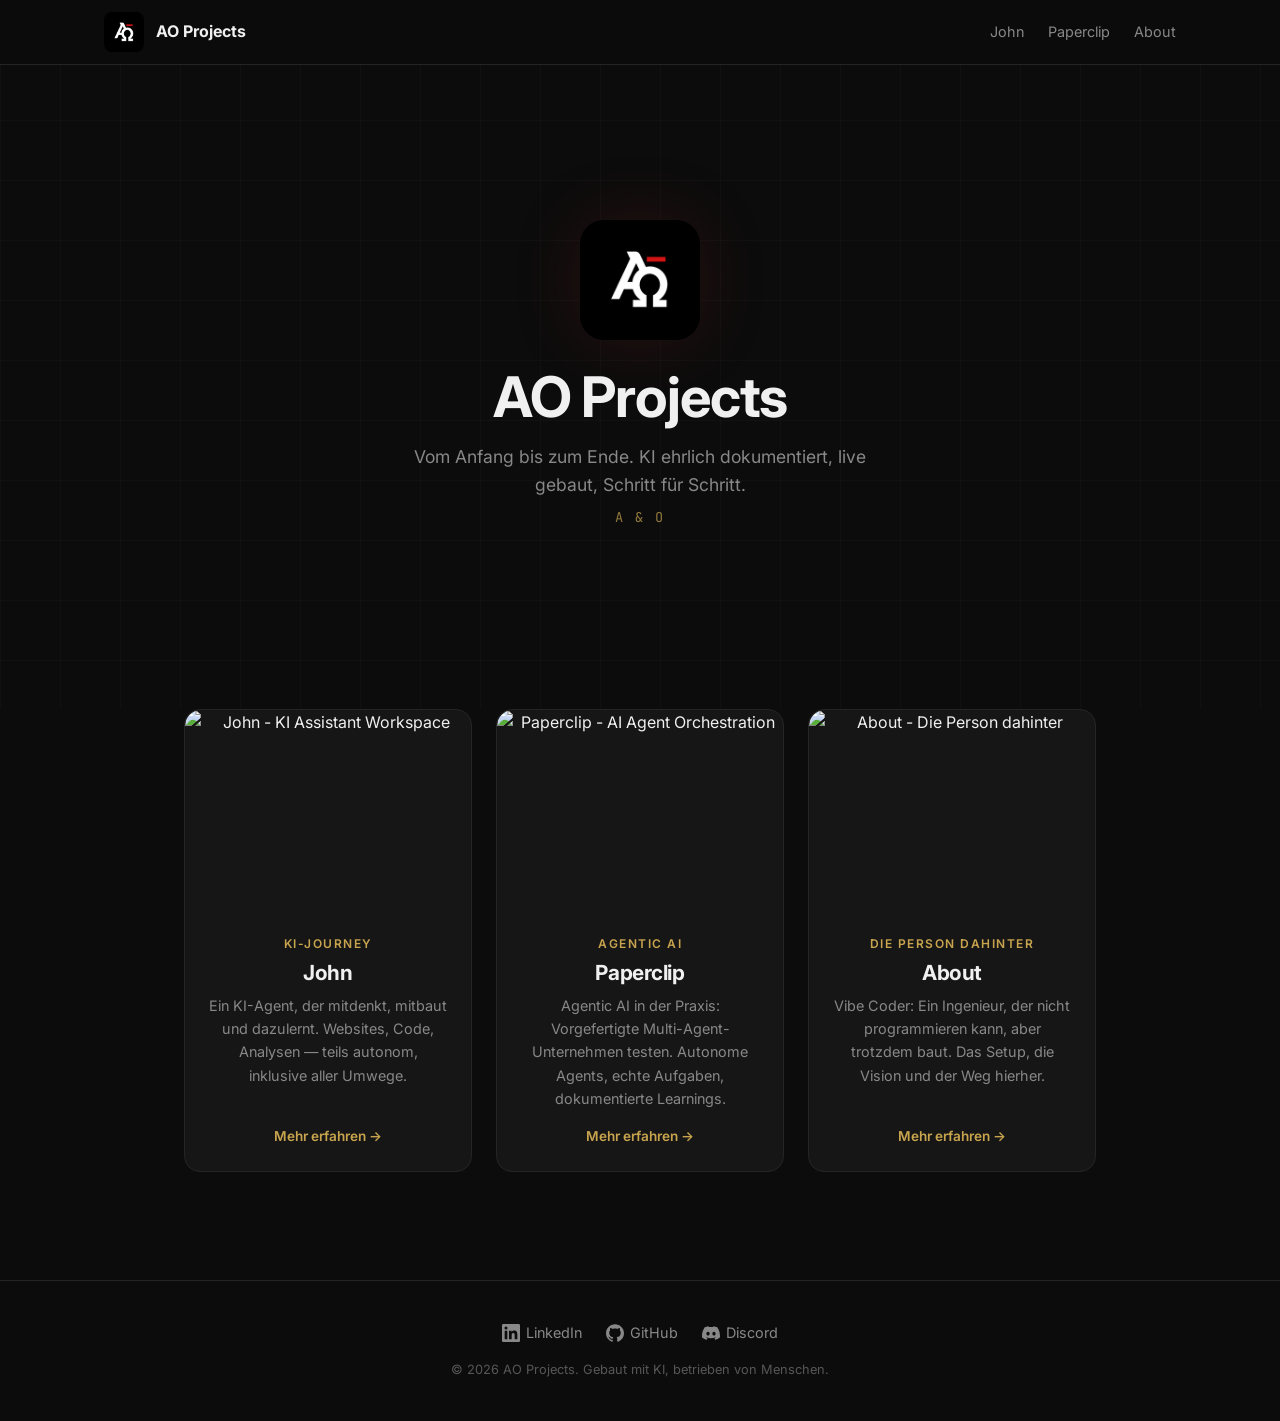
==== index.html @ b16b69bf "fix: nav-logo führt auf existierende index.html, glänzen-Tippfehler - nav-logo und Mobile-Menü-Home " ====
<!DOCTYPE html>
<html lang="de" class="theme-hub">
<head>
<meta charset="UTF-8">
<meta name="viewport" content="width=device-width, initial-scale=1.0">
<title>AO Projects</title>
<meta name="description" content="AO Projects — Vom Anfang bis zum Ende. Projekte, Learnings und Dokumentation rund um KI im Alltag.">
<meta property="og:title" content="AO Projects">
<meta property="og:description" content="Vom Anfang bis zum Ende — KI ehrlich dokumentiert">
<meta property="og:image" content="assets/og-image-logo.png">
<link rel="icon" type="image/png" sizes="32x32" href="assets/favicon-32.png">
<link rel="apple-touch-icon" href="assets/apple-touch-icon.png">
<link rel="preconnect" href="https://fonts.googleapis.com">
<link rel="preconnect" href="https://fonts.gstatic.com" crossorigin>
<link href="https://fonts.googleapis.com/css2?family=Inter:wght@400;500;600;700;800&family=JetBrains+Mono:wght@400;500&display=swap" rel="stylesheet">
<link rel="stylesheet" href="style.css">
</head>
<body>

<!-- Nav -->
<nav class="nav">
  <div class="nav-inner">
    <a href="index.html" class="nav-logo">
      <img src="assets/logo-256.png" alt="AO Projects Logo">
      <span>AO Projects</span>
    </a>
    <div class="nav-links">
      <a href="john.html">John</a>
      <a href="paperclip.html">Paperclip</a>
      <a href="about.html">About</a>
    </div>
    <button class="hamburger" onclick="document.querySelector('.mobile-menu').classList.toggle('open')" aria-label="Menu">
      <span></span><span></span><span></span>
    </button>
  </div>
</nav>

<div class="mobile-menu">
  <a href="john.html" onclick="this.parentElement.classList.remove('open')">John</a>
  <a href="paperclip.html" onclick="this.parentElement.classList.remove('open')">Paperclip</a>
  <a href="about.html" onclick="this.parentElement.classList.remove('open')">About</a>
</div>

<!-- Hero -->
<section class="hero">
  <div class="hero-bg"></div>
  <div class="hero-content">
    <img src="assets/logo-256.png" alt="AO Projects Logo" class="hero-logo">
    <h1>AO Projects</h1>
    <p class="tagline">Vom Anfang bis zum Ende. KI ehrlich dokumentiert, live gebaut, Schritt für Schritt.</p>
    <p class="tagline-sub">A &amp; O</p>
  </div>
</section>

<!-- Projects -->
<section style="padding-top: 0;">
  <div class="container">
    <div class="projects-grid">

      <!-- Card: John -->
      <a href="john.html" class="project-card project-card--john fade-in">
        <img src="assets/img-john-card.png" alt="John - KI Assistant Workspace" style="width:100%; height:200px; object-fit:cover; border-radius:16px 16px 0 0; display:block;">
        <div class="project-card-body">
          <span class="project-card-label">KI-Journey</span>
          <h3>John</h3>
          <p>Ein KI-Agent, der mitdenkt, mitbaut und dazulernt. Websites, Code, Analysen — teils autonom, inklusive aller Umwege.</p>
          <span class="project-card-arrow">Mehr erfahren &rarr;</span>
        </div>
      </a>

      <!-- Card: Paperclip -->
      <a href="paperclip.html" class="project-card project-card--paperclip fade-in">
        <img src="assets/img-paperclip-card.png" alt="Paperclip - AI Agent Orchestration" style="width:100%; height:200px; object-fit:cover; border-radius:16px 16px 0 0; display:block;">
        <div class="project-card-body">
          <span class="project-card-label">Agentic AI</span>
          <h3>Paperclip</h3>
          <p>Agentic AI in der Praxis: Vorgefertigte Multi-Agent-Unternehmen testen. Autonome Agents, echte Aufgaben, dokumentierte Learnings.</p>
          <span class="project-card-arrow">Mehr erfahren &rarr;</span>
        </div>
      </a>

      <!-- Card: About -->
      <a href="about.html" class="project-card project-card--about fade-in">
        <img src="assets/img-about-card.png" alt="About - Die Person dahinter" style="width:100%; height:200px; object-fit:cover; border-radius:16px 16px 0 0; display:block;">
        <div class="project-card-body">
          <span class="project-card-label">Die Person dahinter</span>
          <h3>About</h3>
          <p>Vibe Coder: Ein Ingenieur, der nicht programmieren kann, aber trotzdem baut. Das Setup, die Vision und der Weg hierher.</p>
          <span class="project-card-arrow">Mehr erfahren &rarr;</span>
        </div>
      </a>

    </div>
  </div>
</section>

<!-- Footer -->
<footer class="footer">
  <div class="container">
    <div class="footer-links">
      <a href="https://de.linkedin.com/in/sebastian-linzmair-712623205" target="_blank" rel="noopener">
        <svg width="18" height="18" fill="currentColor" viewBox="0 0 24 24"><path d="M20.447 20.452h-3.554v-5.569c0-1.328-.027-3.037-1.852-3.037-1.853 0-2.136 1.445-2.136 2.939v5.667H9.351V9h3.414v1.561h.046c.477-.9 1.637-1.85 3.37-1.85 3.601 0 4.267 2.37 4.267 5.455v6.286zM5.337 7.433a2.062 2.062 0 01-2.063-2.065 2.064 2.064 0 112.063 2.065zm1.782 13.019H3.555V9h3.564v11.452zM22.225 0H1.771C.792 0 0 .774 0 1.729v20.542C0 23.227.792 24 1.771 24h20.451C23.2 24 24 23.227 24 22.271V1.729C24 .774 23.2 0 22.222 0h.003z"/></svg>
        LinkedIn
      </a>
      <a href="https://github.com/john-aoproject" target="_blank" rel="noopener">
        <svg width="18" height="18" fill="currentColor" viewBox="0 0 24 24"><path d="M12 .297c-6.63 0-12 5.373-12 12 0 5.303 3.438 9.8 8.205 11.385.6.113.82-.258.82-.577 0-.285-.01-1.04-.015-2.04-3.338.724-4.042-1.61-4.042-1.61C4.422 18.07 3.633 17.7 3.633 17.7c-1.087-.744.084-.729.084-.729 1.205.084 1.838 1.236 1.838 1.236 1.07 1.835 2.809 1.305 3.495.998.108-.776.417-1.305.76-1.605-2.665-.3-5.466-1.332-5.466-5.93 0-1.31.465-2.38 1.235-3.22-.135-.303-.54-1.523.105-3.176 0 0 1.005-.322 3.3 1.23.96-.267 1.98-.399 3-.405 1.02.006 2.04.138 3 .405 2.28-1.552 3.285-1.23 3.285-1.23.645 1.653.24 2.873.12 3.176.765.84 1.23 1.91 1.23 3.22 0 4.61-2.805 5.625-5.475 5.92.42.36.81 1.096.81 2.22 0 1.606-.015 2.896-.015 3.286 0 .315.21.69.825.57C20.565 22.092 24 17.592 24 12.297c0-6.627-5.373-12-12-12"/></svg>
        GitHub
      </a>
      <a href="https://discord.com/users/1106100583817039992" target="_blank" rel="noopener">
        <svg width="18" height="18" fill="currentColor" viewBox="0 0 24 24"><path d="M20.317 4.3698a19.7913 19.7913 0 00-4.8851-1.5152.0741.0741 0 00-.0785.0371c-.211.3753-.4447.8648-.6083 1.2495-1.8447-.2762-3.68-.2762-5.4868 0-.1636-.3933-.4058-.8742-.6177-1.2495a.077.077 0 00-.0785-.037 19.7363 19.7363 0 00-4.8852 1.515.0699.0699 0 00-.0321.0277C.5334 9.0458-.319 13.5799.0992 18.0578a.0824.0824 0 00.0312.0561c2.0528 1.5076 4.0413 2.4228 5.9929 3.0294a.0777.0777 0 00.0842-.0276c.4616-.6304.8731-1.2952 1.226-1.9942a.076.076 0 00-.0416-.1057c-.6528-.2476-1.2743-.5495-1.8722-.8923a.077.077 0 01-.0076-.1277c.1258-.0943.2517-.1923.3718-.2914a.0743.0743 0 01.0776-.0105c3.9278 1.7933 8.18 1.7933 12.0614 0a.0739.0739 0 01.0785.0095c.1202.099.246.1981.3728.2924a.077.077 0 01-.0066.1276 12.2986 12.2986 0 01-1.873.8914.0766.0766 0 00-.0407.1067c.3604.698.7719 1.3628 1.225 1.9932a.076.076 0 00.0842.0286c1.961-.6067 3.9495-1.5219 6.0023-3.0294a.077.077 0 00.0313-.0552c.5004-5.177-.8382-9.6739-3.5485-13.6604a.061.061 0 00-.0312-.0286zM8.02 15.3312c-1.1825 0-2.1569-1.0857-2.1569-2.419 0-1.3332.9555-2.4189 2.157-2.4189 1.2108 0 2.1757 1.0952 2.1568 2.419 0 1.3332-.9555 2.4189-2.1569 2.4189zm7.9748 0c-1.1825 0-2.1569-1.0857-2.1569-2.419 0-1.3332.9554-2.4189 2.1569-2.4189 1.2108 0 2.1757 1.0952 2.1568 2.419 0 1.3332-.946 2.4189-2.1568 2.4189z"/></svg>
        Discord
      </a>
    </div>
    <p class="footer-copy">&copy; 2026 AO Projects. Gebaut mit KI, betrieben von Menschen.</p>
  </div>
</footer>

<!-- Scroll Animation -->
<script>
const observer = new IntersectionObserver((entries) => {
  entries.forEach(e => { if (e.isIntersecting) e.target.classList.add('visible'); });
}, { threshold: 0.1 });
document.querySelectorAll('.fade-in').forEach(el => observer.observe(el));
</script>

</body>
</html>
---- style.css ----
/* ===== AO Projects Design System ===== */

/* Reset */
*,*::before,*::after{box-sizing:border-box;margin:0;padding:0}
html{scroll-behavior:smooth}
body{font-family:'Inter',system-ui,-apple-system,sans-serif;line-height:1.6;background:var(--bg);color:var(--text)}
a{text-decoration:none;color:inherit}
img{max-width:100%;display:block}
ul{list-style:none}

/* ===== Color Themes — Clean Dark System ===== */

/* Basis: Einheitliches neutrales Dunkel, Unterscheidung nur ueber Akzentfarbe */
:root, .theme-hub {
  --bg: #0c0c0c;
  --surface: #161616;
  --surface-2: #1e1e1e;
  --text: #f0f0f0;
  --muted: #888888;
  --accent: #c62828;
  --accent-glow: rgba(198, 40, 40, 0.15);
  --gold: #c8a44e;
  --border: #252525;
  --nav-bg: rgba(12, 12, 12, 0.92);
}

/* John — Gold als Akzent */
.theme-john {
  --accent: #c8a44e;
  --accent-glow: rgba(200, 164, 78, 0.12);
}

/* Paperclip — Gold als Akzent (wie John) */
.theme-paperclip {
  --accent: #c8a44e;
  --accent-glow: rgba(200, 164, 78, 0.12);
}

/* About — Gold als Akzent (wie John) */
.theme-about {
  --accent: #c8a44e;
  --accent-glow: rgba(200, 164, 78, 0.12);
}

/* ===== Typography ===== */
h1, h2, h3, h4 { font-weight: 700; letter-spacing: -0.02em; line-height: 1.2; }
h1 { font-size: clamp(2.2rem, 5vw, 3.5rem); }
h2 { font-size: clamp(1.6rem, 3.5vw, 2.4rem); }
h3 { font-size: 1.15rem; }
.mono { font-family: 'JetBrains Mono', monospace; }

/* ===== Layout ===== */
.container { max-width: 960px; margin: 0 auto; padding: 0 24px; text-align: center; }
.container--left { text-align: left; }
section { padding: 60px 0; }

/* ===== Navigation ===== */
.nav {
  position: fixed; top: 0; left: 0; right: 0; z-index: 100;
  background: var(--nav-bg); backdrop-filter: blur(16px);
  -webkit-backdrop-filter: blur(16px);
  border-bottom: 1px solid var(--border);
}
.nav-inner {
  display: flex; align-items: center; justify-content: space-between;
  height: 64px; max-width: 1120px; margin: 0 auto; padding: 0 24px;
}
.nav-logo { display: flex; align-items: center; gap: 12px; }
.nav-logo img { width: 40px; height: 40px; border-radius: 8px; }
.nav-logo span { font-weight: 700; font-size: 1rem; color: var(--text); }
.nav-links { display: flex; gap: 24px; }
.nav-links a { font-size: 0.9rem; color: var(--muted); transition: color 0.2s; }
.nav-links a:hover, .nav-links a.active { color: var(--accent); }

/* Hamburger */
.hamburger {
  display: none; flex-direction: column; cursor: pointer;
  background: none; border: none; padding: 4px;
}
.hamburger span {
  display: block; width: 24px; height: 2px; background: var(--text);
  border-radius: 2px; margin: 4px 0; transition: all 0.3s ease;
}

/* Mobile Menu */
.mobile-menu {
  display: none; position: fixed; top: 64px; left: 0; right: 0; bottom: 0;
  background: rgba(12, 12, 12, 0.96); backdrop-filter: blur(16px);
  z-index: 99; padding: 40px 24px;
}
.mobile-menu.open { display: flex; flex-direction: column; gap: 24px; }
.mobile-menu a { font-size: 1.2rem; color: var(--text); }
.mobile-menu a:hover { color: var(--accent); }

/* ===== Hero (Landing Page) ===== */
.hero {
  min-height: 40vh; display: flex; align-items: center; justify-content: center;
  text-align: center; position: relative; overflow: hidden; padding-top: 220px; padding-bottom: 180px;
}
.hero-bg {
  position: absolute; inset: 0;
  background-image:
    linear-gradient(rgba(255,255,255,0.02) 1px, transparent 1px),
    linear-gradient(90deg, rgba(255,255,255,0.02) 1px, transparent 1px);
  background-size: 60px 60px;
  pointer-events: none;
}
.hero-content { position: relative; z-index: 1; }
.hero-logo {
  width: 120px; height: 120px; margin: 0 auto 24px;
  border-radius: 24px;
  box-shadow: 0 0 70px var(--accent-glow);
}
.hero h1 { margin-bottom: 12px; }
.hero .tagline {
  font-size: 1.1rem; color: var(--muted); margin-bottom: 8px;
  max-width: 500px; margin-left: auto; margin-right: auto;
}
.hero .tagline-sub {
  font-size: 0.85rem; color: var(--gold); font-family: 'JetBrains Mono', monospace;
  letter-spacing: 2px; text-transform: uppercase; opacity: 0.7;
}

/* ===== Project Cards (Hub) ===== */
.projects-grid {
  display: grid;
  grid-template-columns: repeat(3, 1fr);
  gap: 24px;
  margin-bottom: 48px;
}
.project-card {
  background: var(--surface); border: 1px solid var(--border);
  border-radius: 16px; overflow: hidden;
  transition: transform 0.4s ease, border-color 0.3s ease, box-shadow 0.4s ease;
  cursor: pointer; display: flex; flex-direction: column;
  transform-style: preserve-3d; perspective: 800px;
}
.project-card:hover {
  transform: translateY(-8px) rotateX(2deg) scale(1.02);
  border-color: var(--gold);
  box-shadow: 0 20px 50px rgba(200, 164, 78, 0.12), 0 8px 20px rgba(0,0,0,0.4);
}
.project-card-img {
  width: 100%; height: 200px; object-fit: cover;
  border-bottom: 1px solid var(--border);
}
.project-card-placeholder {
  width: 100%; height: 200px;
  background: var(--surface-2);
  display: flex; align-items: center; justify-content: center;
  border-bottom: 1px solid var(--border);
  position: relative; overflow: hidden;
}
.project-card-body { padding: 24px; flex: 1; display: flex; flex-direction: column; }
.project-card-label {
  font-size: 0.75rem; font-weight: 600; letter-spacing: 1.5px;
  text-transform: uppercase; color: var(--gold); margin-bottom: 8px;
}
.project-card h3 { font-size: 1.3rem; margin-bottom: 8px; }
.project-card p { color: var(--muted); font-size: 0.9rem; line-height: 1.6; flex: 1; }
.project-card-arrow {
  display: flex; align-items: center; justify-content: center; gap: 6px;
  font-size: 0.85rem; font-weight: 600; color: var(--gold);
  margin-top: 16px; transition: gap 0.2s ease;
}
.project-card:hover .project-card-arrow { gap: 12px; }

/* Card accent — no top stripe */
.project-card--john { }
.project-card--paperclip { }
.project-card--about { }

/* ===== Footer ===== */
.footer {
  padding: 40px 0; border-top: 1px solid var(--border); text-align: center;
}
.footer-links { display: flex; justify-content: center; gap: 24px; margin-bottom: 16px; }
.footer-links a {
  color: var(--muted); font-size: 0.9rem; transition: color 0.2s;
  display: flex; align-items: center; gap: 6px;
}
.footer-links a:hover { color: var(--accent); }
.footer-copy { font-size: 0.8rem; color: var(--muted); opacity: 0.6; }

/* ===== Subpage Hero ===== */
.subpage-hero {
  padding-top: 120px; padding-bottom: 40px; text-align: center;
}
.subpage-hero .avatar-wrap {
  width: 160px; height: 160px; border-radius: 50%; margin: 0 auto 24px;
  padding: 3px;
  background: conic-gradient(var(--gold), transparent, var(--gold));
  box-shadow: 0 0 40px var(--accent-glow);
}
.subpage-hero .avatar-wrap img {
  width: 100%; height: 100%; border-radius: 50%; object-fit: cover;
}
.subpage-hero h1 { margin-bottom: 12px; }
.subpage-hero .subtitle { color: var(--muted); font-size: 1.1rem; max-width: 600px; margin: 0 auto; }

/* ===== Content Sections ===== */
.content-section { padding: 48px 0; }
.content-section + .content-section { border-top: 1px solid var(--border); }
.section-label {
  display: inline-block; font-size: 0.75rem; font-weight: 600;
  letter-spacing: 2px; text-transform: uppercase; color: var(--gold); margin-bottom: 12px;
}
.section-title { margin-bottom: 16px; }
.section-text { color: var(--muted); font-size: 1rem; line-height: 1.8; max-width: 720px; margin: 0 auto; text-align: left; }
.section-text p + p { margin-top: 16px; }

/* ===== Setup Grid ===== */
.setup-grid {
  display: grid; grid-template-columns: repeat(4, 1fr);
  gap: 16px; margin: 32px auto; max-width: 800px;
}
.setup-grid--row {
  grid-template-columns: repeat(6, 1fr);
}
.setup-item {
  background: var(--surface); border: 1px solid var(--border);
  border-radius: 12px; padding: 20px 16px; text-align: center;
  transition: border-color 0.3s, transform 0.2s;
}
.setup-item:hover { border-color: var(--gold); transform: translateY(-2px); }
.setup-item-icon { font-size: 1.5rem; margin-bottom: 8px; }
.setup-item-title { font-weight: 600; font-size: 0.85rem; margin-bottom: 4px; }
.setup-item-desc { font-size: 0.75rem; color: var(--muted); }

/* ===== Tags ===== */
.tags { display: flex; flex-wrap: wrap; gap: 8px; margin-top: 24px; justify-content: center; }
.tag {
  background: var(--surface-2); border: 1px solid var(--border);
  padding: 6px 14px; border-radius: 999px; font-size: 0.78rem;
  color: var(--muted); font-family: 'JetBrains Mono', monospace;
}

/* ===== Detail Cards ===== */
.detail-card {
  background: var(--surface); border: 1px solid var(--border);
  border-radius: 16px; padding: 32px; margin-bottom: 24px;
  transition: border-color 0.3s; text-align: left;
  max-width: 100%; margin-left: auto; margin-right: auto;
}
.detail-card:hover { border-color: var(--gold); }
.theme-paperclip .detail-card { border-color: var(--gold); }
.theme-paperclip .detail-card:hover { border-color: var(--gold); }
.detail-card h3 { margin-bottom: 12px; color: var(--text); }
.detail-card p { color: var(--muted); line-height: 1.7; }
.detail-card .badge {
  display: inline-block; background: var(--accent); color: #fff;
  padding: 4px 10px; border-radius: 6px; font-size: 0.7rem;
  font-weight: 600; text-transform: uppercase; letter-spacing: 1px;
  margin-bottom: 12px;
}
.detail-card .link {
  display: inline-flex; align-items: center; gap: 6px;
  color: var(--gold); font-size: 0.85rem; font-weight: 600;
  margin-top: 12px; transition: gap 0.2s;
}
.detail-card .link:hover { gap: 10px; }

/* ===== Lessons Learned ===== */
.lessons-grid {
  display: grid; grid-template-columns: 1fr; gap: 20px;
  max-width: 720px; margin: 0 auto;
}
.lesson-item {
  background: var(--surface); border: 1px solid var(--border);
  border-top: 2px solid var(--gold);
  border-radius: 12px; padding: 28px 28px 24px;
  text-align: left; position: relative;
}
.lesson-item .lesson-number {
  font-size: 0.7rem; font-weight: 700; color: var(--gold);
  font-family: 'JetBrains Mono', monospace; letter-spacing: 1px;
  margin-bottom: 10px; display: block;
}
.lesson-item h4 { font-size: 0.95rem; margin-bottom: 8px; color: var(--text); }
.lesson-item p { font-size: 0.88rem; color: var(--muted); line-height: 1.6; }

/* ===== Code Block / Prompt ===== */
.prompt-block {
  background: var(--surface); border: 1px solid var(--border);
  border-radius: 12px; padding: 24px; margin: 24px auto;
  max-width: 720px; text-align: left;
  font-family: 'JetBrains Mono', monospace; font-size: 0.82rem;
  color: var(--muted); line-height: 1.7; white-space: pre-wrap;
  overflow-x: auto;
}

/* ===== About Photo ===== */
.about-photo-wrap {
  width: 200px; height: 200px; border-radius: 50%; margin: 0 auto 24px;
  overflow: hidden; border: 3px solid var(--border);
  box-shadow: 0 0 40px var(--accent-glow);
}
.about-photo-wrap img { width: 100%; height: 100%; object-fit: cover; }

/* ===== Placeholder for Midjourney ===== */
.mj-placeholder {
  background: var(--surface-2); border: 2px dashed var(--border);
  border-radius: 12px; display: flex; flex-direction: column;
  align-items: center; justify-content: center; padding: 24px;
  min-height: 200px; max-width: 800px; margin: 24px auto;
}
.mj-placeholder .mj-label {
  font-size: 0.7rem; color: var(--gold); font-weight: 600;
  text-transform: uppercase; letter-spacing: 1px; margin-bottom: 8px;
}
.mj-placeholder .mj-prompt {
  font-size: 0.7rem; color: var(--muted); opacity: 0.6;
  font-family: 'JetBrains Mono', monospace; text-align: center;
  line-height: 1.5; max-width: 500px;
}
.mj-placeholder .mj-size {
  font-size: 0.65rem; color: var(--muted); opacity: 0.4; margin-top: 8px;
}

/* ===== GitHub Link ===== */
.github-link {
  display: inline-flex; align-items: center; gap: 8px;
  color: var(--gold); font-weight: 600; font-size: 0.95rem;
  transition: gap 0.2s;
}
.github-link:hover { gap: 12px; }

/* ===== OpenClaw Ecosystem (John Page) ===== */
.ecosystem {
  max-width: 800px; margin: 0 auto;
}
.eco-center {
  text-align: center; padding: 24px; margin-bottom: 32px;
  background: var(--surface); border: 2px solid var(--gold);
  border-radius: 16px; box-shadow: 0 0 30px rgba(200, 164, 78, 0.1);
}
.eco-center-icon { font-size: 2.5rem; margin-bottom: 8px; }
.eco-center-label { font-size: 1.4rem; font-weight: 700; color: var(--text); }
.eco-center-sub { font-size: 0.78rem; color: var(--gold); font-family: 'JetBrains Mono', monospace; letter-spacing: 1px; margin-top: 4px; }

.eco-ring {
  display: grid; grid-template-columns: repeat(3, 1fr); gap: 16px;
}
.eco-node {
  background: var(--surface); border: 1px solid var(--border);
  border-radius: 14px; padding: 24px 20px; text-align: left;
  transition: border-color 0.3s, transform 0.2s;
}
.eco-node:hover { transform: translateY(-3px); }
.eco-node--skills:hover { border-color: var(--gold); }
.eco-node--user:hover { border-color: #5c9eff; }
.eco-node--memory:hover { border-color: #66bb6a; }

.eco-node-icon { font-size: 1.5rem; margin-bottom: 10px; }
.eco-node h4 { font-size: 1rem; margin-bottom: 8px; color: var(--text); }
.eco-node p { font-size: 0.82rem; color: var(--muted); line-height: 1.6; }
.eco-examples {
  display: flex; flex-wrap: wrap; gap: 6px; margin-top: 12px;
}
.eco-examples span {
  background: var(--surface-2); border: 1px solid var(--border);
  padding: 3px 10px; border-radius: 999px; font-size: 0.7rem;
  color: var(--muted); font-family: 'JetBrains Mono', monospace;
}

/* ===== Scroll Animations ===== */
.fade-in {
  opacity: 0; transform: translateY(20px);
  transition: opacity 0.6s ease, transform 0.6s ease;
}
.fade-in.visible { opacity: 1; transform: translateY(0); }

/* ===== Responsive ===== */
@media (max-width: 768px) {
  .nav-links { display: none; }
  .hamburger { display: flex; }
  .projects-grid { grid-template-columns: 1fr; }
  .setup-grid { grid-template-columns: repeat(2, 1fr); }
  .setup-grid--row { grid-template-columns: repeat(2, 1fr); }
  section { padding: 40px 0; }
  .hero-logo { width: 80px; height: 80px; }
  .hero { min-height: 40vh; }
  .subpage-hero { padding-top: 100px; }
  .eco-ring { grid-template-columns: 1fr; }
}
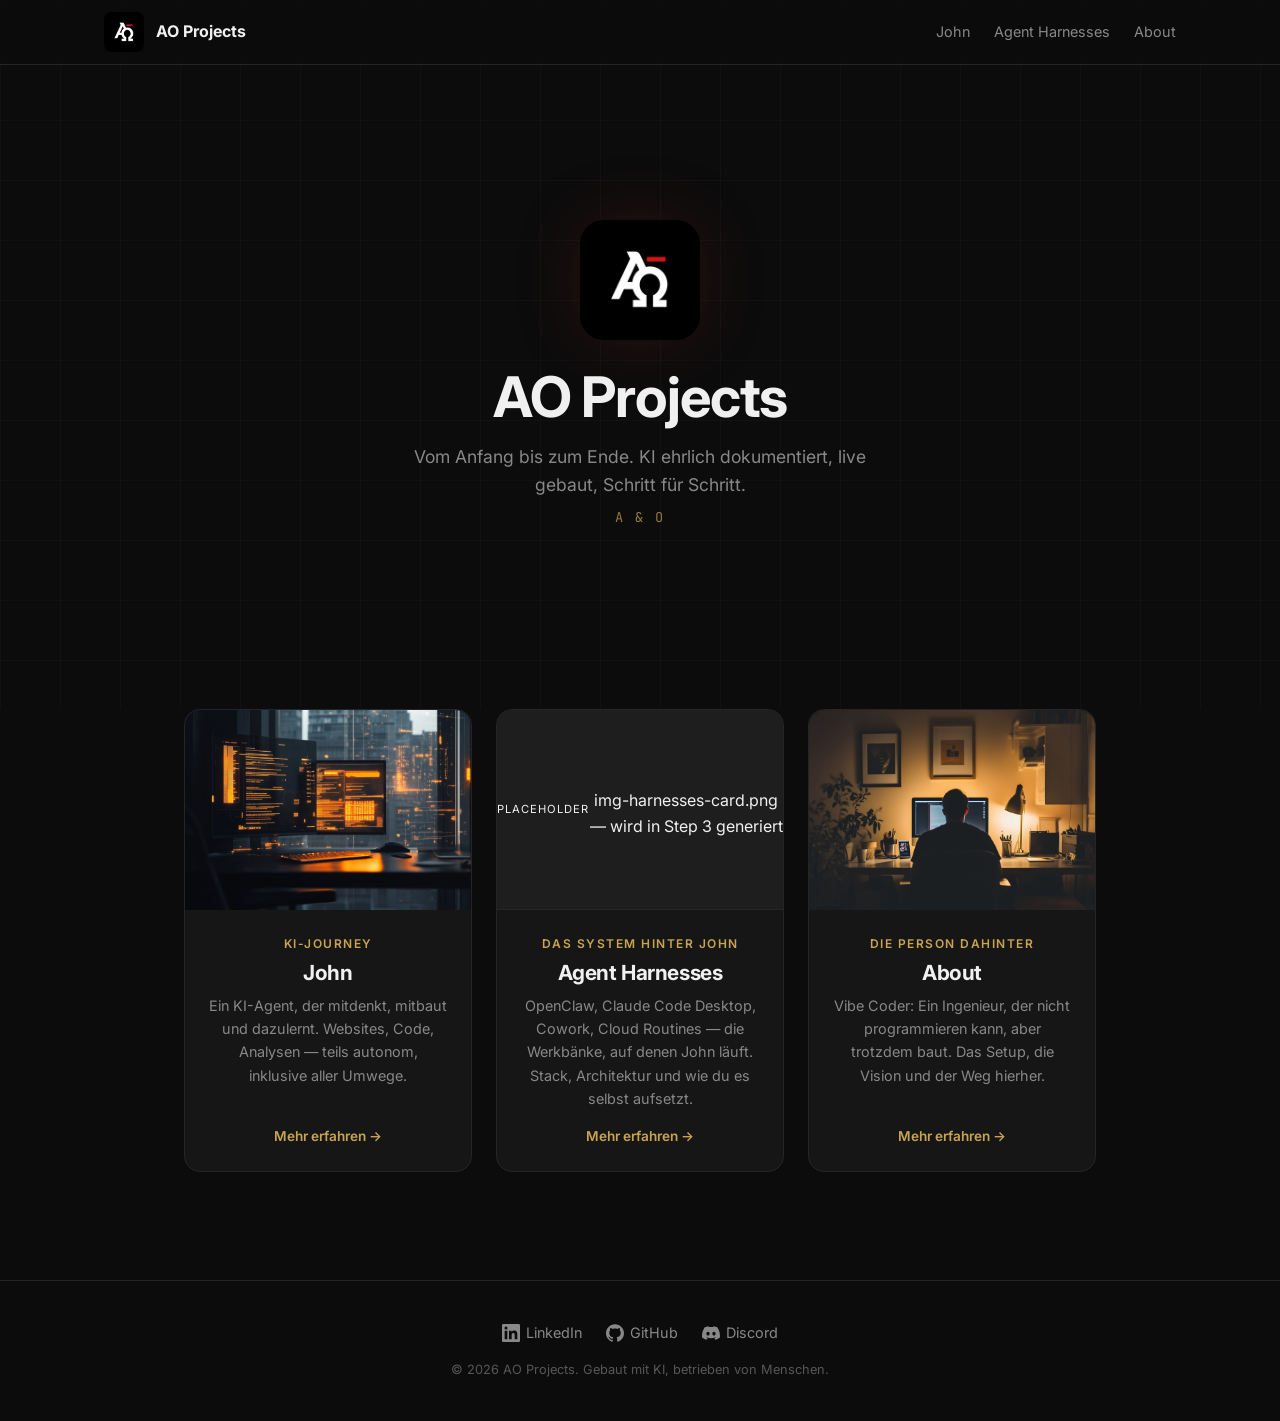
==== commit 1b291697: "perf: Bilder optimiert — 14 MB Ersparnis Card-Bilder PNG → JPEG, auf 800px wide gerendert (Faktor 60" ====
--- a/index.html
+++ b/index.html
@@ -26,7 +26,7 @@
     </a>
     <div class="nav-links">
       <a href="john.html">John</a>
-      <a href="paperclip.html">Paperclip</a>
+      <a href="harnesses.html">Agent Harnesses</a>
       <a href="about.html">About</a>
     </div>
     <button class="hamburger" onclick="document.querySelector('.mobile-menu').classList.toggle('open')" aria-label="Menu">
@@ -37,7 +37,7 @@
 
 <div class="mobile-menu">
   <a href="john.html" onclick="this.parentElement.classList.remove('open')">John</a>
-  <a href="paperclip.html" onclick="this.parentElement.classList.remove('open')">Paperclip</a>
+  <a href="harnesses.html" onclick="this.parentElement.classList.remove('open')">Agent Harnesses</a>
   <a href="about.html" onclick="this.parentElement.classList.remove('open')">About</a>
 </div>
 
@@ -59,7 +59,7 @@
 
       <!-- Card: John -->
       <a href="john.html" class="project-card project-card--john fade-in">
-        <img src="assets/img-john-card.png" alt="John - KI Assistant Workspace" style="width:100%; height:200px; object-fit:cover; border-radius:16px 16px 0 0; display:block;">
+        <img src="assets/img-john-card.jpg" alt="John - KI Assistant Workspace" width="800" height="600" loading="lazy" decoding="async" style="width:100%; height:200px; object-fit:cover; border-radius:16px 16px 0 0; display:block;">
         <div class="project-card-body">
           <span class="project-card-label">KI-Journey</span>
           <h3>John</h3>
@@ -68,20 +68,23 @@
         </div>
       </a>
 
-      <!-- Card: Paperclip -->
-      <a href="paperclip.html" class="project-card project-card--paperclip fade-in">
-        <img src="assets/img-paperclip-card.png" alt="Paperclip - AI Agent Orchestration" style="width:100%; height:200px; object-fit:cover; border-radius:16px 16px 0 0; display:block;">
+      <!-- Card: Agent Harnesses -->
+      <a href="harnesses.html" class="project-card project-card--harnesses fade-in">
+        <div class="project-card-placeholder" aria-hidden="true">
+          <span class="mj-label" style="font-size:0.7rem; letter-spacing:1px;">PLACEHOLDER</span>
+          <span class="mj-prompt" style="margin-top:8px;">img-harnesses-card.png — wird in Step 3 generiert</span>
+        </div>
         <div class="project-card-body">
-          <span class="project-card-label">Agentic AI</span>
-          <h3>Paperclip</h3>
-          <p>Agentic AI in der Praxis: Vorgefertigte Multi-Agent-Unternehmen testen. Autonome Agents, echte Aufgaben, dokumentierte Learnings.</p>
+          <span class="project-card-label">Das System hinter John</span>
+          <h3>Agent Harnesses</h3>
+          <p>OpenClaw, Claude Code Desktop, Cowork, Cloud Routines — die Werkbänke, auf denen John läuft. Stack, Architektur und wie du es selbst aufsetzt.</p>
           <span class="project-card-arrow">Mehr erfahren &rarr;</span>
         </div>
       </a>
 
       <!-- Card: About -->
       <a href="about.html" class="project-card project-card--about fade-in">
-        <img src="assets/img-about-card.png" alt="About - Die Person dahinter" style="width:100%; height:200px; object-fit:cover; border-radius:16px 16px 0 0; display:block;">
+        <img src="assets/img-about-card.jpg" alt="About - Die Person dahinter" width="800" height="600" loading="lazy" decoding="async" style="width:100%; height:200px; object-fit:cover; border-radius:16px 16px 0 0; display:block;">
         <div class="project-card-body">
           <span class="project-card-label">Die Person dahinter</span>
           <h3>About</h3>
--- a/style.css
+++ b/style.css
@@ -30,10 +30,18 @@
   --accent-glow: rgba(200, 164, 78, 0.12);
 }
 
-/* Paperclip — Gold als Akzent (wie John) */
-.theme-paperclip {
-  --accent: #c8a44e;
-  --accent-glow: rgba(200, 164, 78, 0.12);
+/* Agent Harnesses — Weiss als Akzent (Brand-Palette: Schwarz/Rot/Weiss/Gold) */
+.theme-harnesses {
+  --accent: #ffffff;
+  --accent-glow: rgba(255, 255, 255, 0.10);
+  --gold: #ffffff;
+}
+
+/* Install / Tutorial — Weiss wie Harnesses (gleiche Familie) */
+.theme-install {
+  --accent: #ffffff;
+  --accent-glow: rgba(255, 255, 255, 0.10);
+  --gold: #ffffff;
 }
 
 /* About — Gold als Akzent (wie John) */
@@ -167,7 +175,7 @@
 
 /* Card accent — no top stripe */
 .project-card--john { }
-.project-card--paperclip { }
+.project-card--harnesses { }
 .project-card--about { }
 
 /* ===== Footer ===== */
@@ -243,8 +251,6 @@
   max-width: 100%; margin-left: auto; margin-right: auto;
 }
 .detail-card:hover { border-color: var(--gold); }
-.theme-paperclip .detail-card { border-color: var(--gold); }
-.theme-paperclip .detail-card:hover { border-color: var(--gold); }
 .detail-card h3 { margin-bottom: 12px; color: var(--text); }
 .detail-card p { color: var(--muted); line-height: 1.7; }
 .detail-card .badge {
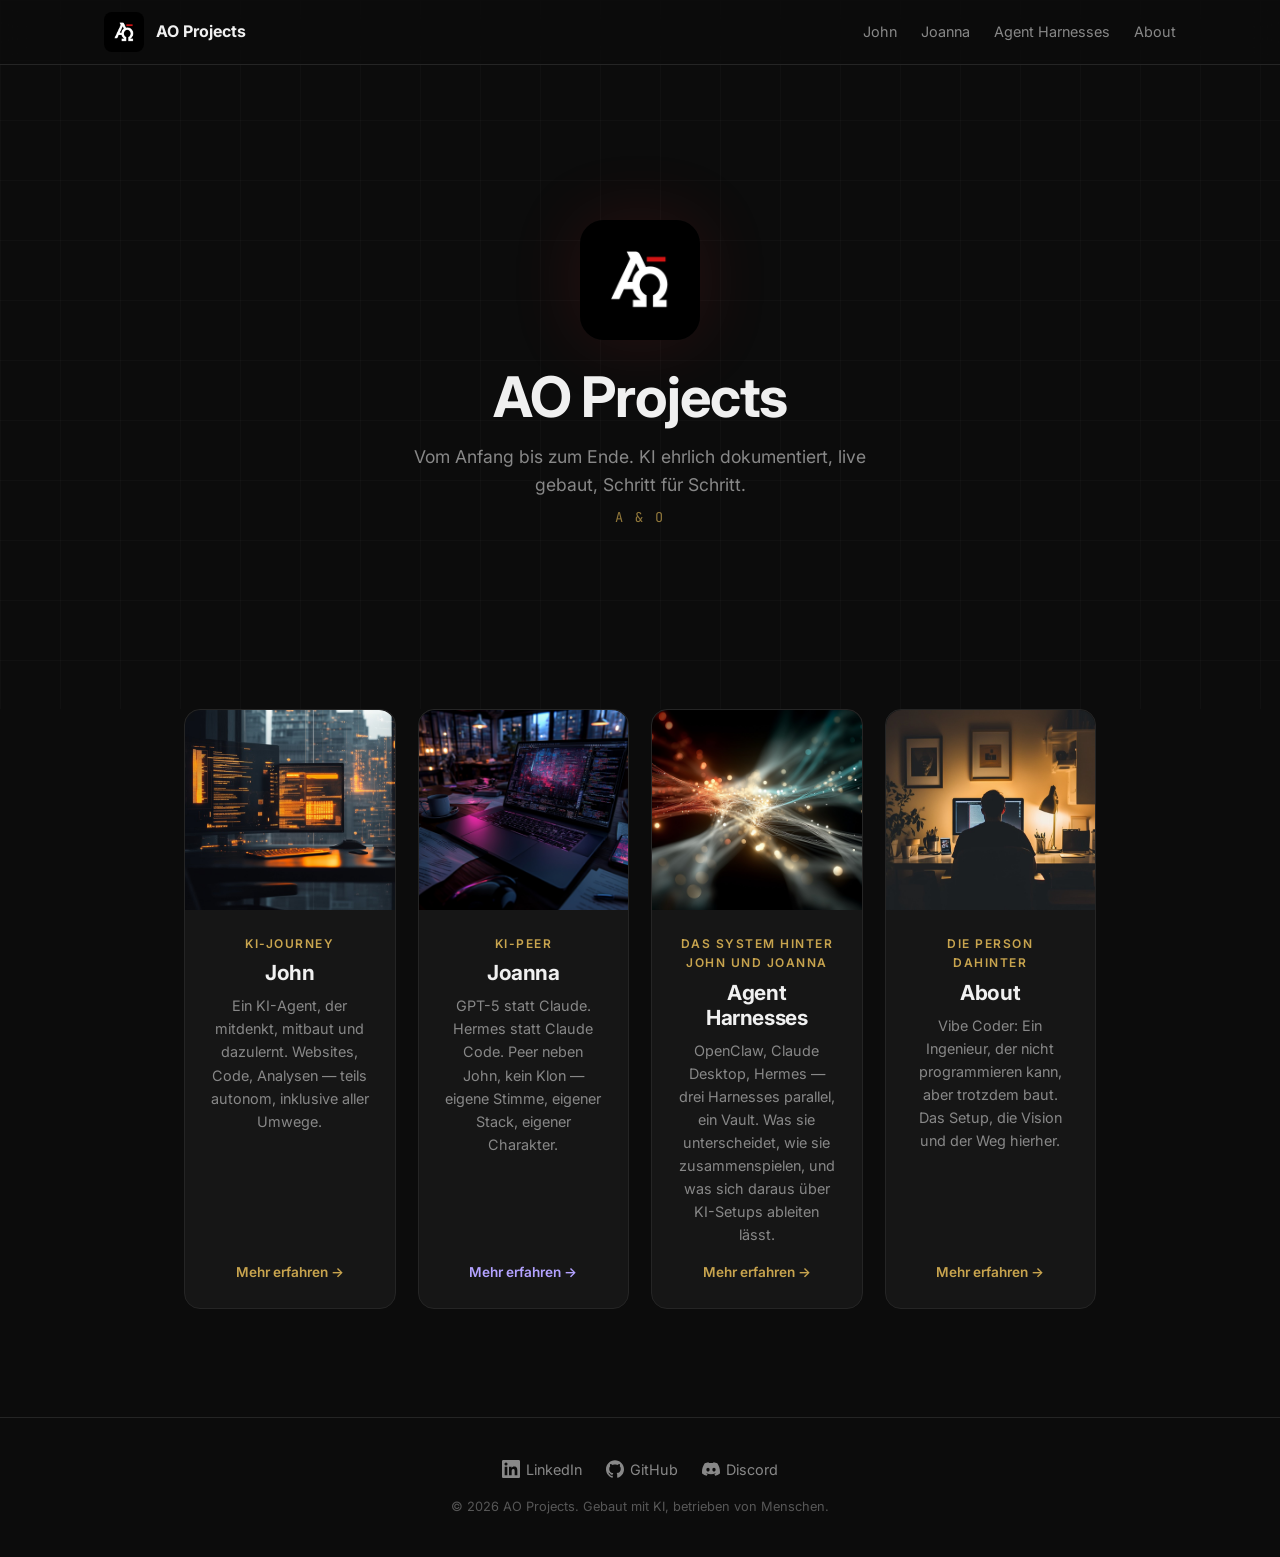
==== commit b26fd604: "Major website update: Joanna persona, Hermes harness, refreshed architecture - New page joanna.html " ====
--- a/index.html
+++ b/index.html
@@ -26,6 +26,7 @@
     </a>
     <div class="nav-links">
       <a href="john.html">John</a>
+      <a href="joanna.html">Joanna</a>
       <a href="harnesses.html">Agent Harnesses</a>
       <a href="about.html">About</a>
     </div>
@@ -37,6 +38,7 @@
 
 <div class="mobile-menu">
   <a href="john.html" onclick="this.parentElement.classList.remove('open')">John</a>
+  <a href="joanna.html" onclick="this.parentElement.classList.remove('open')">Joanna</a>
   <a href="harnesses.html" onclick="this.parentElement.classList.remove('open')">Agent Harnesses</a>
   <a href="about.html" onclick="this.parentElement.classList.remove('open')">About</a>
 </div>
@@ -68,16 +70,24 @@
         </div>
       </a>
 
+      <!-- Card: Joanna -->
+      <a href="joanna.html" class="project-card project-card--joanna fade-in">
+        <img src="assets/img-joanna-card.jpg" alt="Joanna — KI-Peer Workspace" width="800" height="600" loading="lazy" decoding="async" style="width:100%; height:200px; object-fit:cover; border-radius:16px 16px 0 0; display:block;">
+        <div class="project-card-body">
+          <span class="project-card-label">KI-Peer</span>
+          <h3>Joanna</h3>
+          <p>GPT-5 statt Claude. Hermes statt Claude Code. Peer neben John, kein Klon — eigene Stimme, eigener Stack, eigener Charakter.</p>
+          <span class="project-card-arrow">Mehr erfahren &rarr;</span>
+        </div>
+      </a>
+
       <!-- Card: Agent Harnesses -->
       <a href="harnesses.html" class="project-card project-card--harnesses fade-in">
-        <div class="project-card-placeholder" aria-hidden="true">
-          <span class="mj-label" style="font-size:0.7rem; letter-spacing:1px;">PLACEHOLDER</span>
-          <span class="mj-prompt" style="margin-top:8px;">img-harnesses-card.png — wird in Step 3 generiert</span>
-        </div>
+        <img src="assets/img-harnesses-card.jpg" alt="Agent Harnesses — Datennetz" width="800" height="600" loading="lazy" decoding="async" style="width:100%; height:200px; object-fit:cover; border-radius:16px 16px 0 0; display:block;">
         <div class="project-card-body">
-          <span class="project-card-label">Das System hinter John</span>
+          <span class="project-card-label">Das System hinter John und Joanna</span>
           <h3>Agent Harnesses</h3>
-          <p>OpenClaw, Claude Code Desktop, Cowork, Cloud Routines — die Werkbänke, auf denen John läuft. Stack, Architektur und wie du es selbst aufsetzt.</p>
+          <p>OpenClaw, Claude Desktop, Hermes — drei Harnesses parallel, ein Vault. Was sie unterscheidet, wie sie zusammenspielen, und was sich daraus über KI-Setups ableiten lässt.</p>
           <span class="project-card-arrow">Mehr erfahren &rarr;</span>
         </div>
       </a>
--- a/style.css
+++ b/style.css
@@ -30,6 +30,13 @@
   --accent-glow: rgba(200, 164, 78, 0.12);
 }
 
+/* Joanna — Lavendel als Akzent (zweite Persona neben John, eigenständig) */
+.theme-joanna {
+  --accent: #b3a2ff;
+  --accent-glow: rgba(179, 162, 255, 0.14);
+  --gold: #e8e4ff;
+}
+
 /* Agent Harnesses — Weiss als Akzent (Brand-Palette: Schwarz/Rot/Weiss/Gold) */
 .theme-harnesses {
   --accent: #ffffff;
@@ -132,8 +139,8 @@
 /* ===== Project Cards (Hub) ===== */
 .projects-grid {
   display: grid;
-  grid-template-columns: repeat(3, 1fr);
-  gap: 24px;
+  grid-template-columns: repeat(4, 1fr);
+  gap: 22px;
   margin-bottom: 48px;
 }
 .project-card {
@@ -175,8 +182,21 @@
 
 /* Card accent — no top stripe */
 .project-card--john { }
+.project-card--joanna { }
 .project-card--harnesses { }
 .project-card--about { }
+
+/* Joanna-Card — Lavendel-Hover (statt Gold) */
+.project-card--joanna:hover {
+  border-color: #b3a2ff;
+  box-shadow: 0 12px 32px rgba(179, 162, 255, 0.18);
+}
+.project-card--joanna:hover h3 {
+  color: #b3a2ff;
+}
+.project-card--joanna .project-card-arrow {
+  color: #b3a2ff;
+}
 
 /* ===== Footer ===== */
 .footer {
@@ -268,15 +288,107 @@
 
 /* ===== Lessons Learned ===== */
 .lessons-grid {
-  display: grid; grid-template-columns: 1fr; gap: 20px;
-  max-width: 720px; margin: 0 auto;
-}
+  display: grid;
+  grid-template-columns: 1fr;
+  gap: 28px;
+  max-width: 1100px;
+  margin: 0 auto;
+  padding: 16px 8px 24px;
+}
+@media (min-width: 760px) {
+  .lessons-grid {
+    grid-template-columns: 1fr 1fr;
+    gap: 32px;
+  }
+}
+
 .lesson-item {
-  background: var(--surface); border: 1px solid var(--border);
+  background: var(--surface);
+  border: 1px solid var(--border);
   border-top: 2px solid var(--gold);
-  border-radius: 12px; padding: 28px 28px 24px;
-  text-align: left; position: relative;
-}
+  border-radius: 14px;
+  padding: 28px 28px 24px;
+  text-align: left;
+  position: relative;
+
+  /* 3D-Tiefe + statischer goldener Glow (= Peak-Niveau der Shimmer-Animation) */
+  box-shadow:
+    0 1px 2px rgba(0, 0, 0, 0.35),
+    0 6px 16px rgba(0, 0, 0, 0.40),
+    0 16px 36px rgba(0, 0, 0, 0.45),
+    0 0 32px 2px rgba(200, 164, 78, 0.345);
+
+  /* Subtile Schwebe-Animation */
+  animation: lesson-float 7s ease-in-out infinite;
+  transform: translateZ(0);
+  transition: transform 0.4s cubic-bezier(0.2, 0.6, 0.2, 1),
+              box-shadow 0.4s ease,
+              border-top-color 0.3s ease;
+}
+
+/* Stagger — asynchrone Bewegung, sonst wirkt es roboterhaft synchron */
+.lesson-item:nth-child(1) { animation-delay: -0.4s; }
+.lesson-item:nth-child(2) { animation-delay: -1.7s; }
+.lesson-item:nth-child(3) { animation-delay: -3.0s; }
+.lesson-item:nth-child(4) { animation-delay: -4.3s; }
+.lesson-item:nth-child(5) { animation-delay: -5.6s; }
+.lesson-item:nth-child(6) { animation-delay: -6.4s; }
+
+@keyframes lesson-float {
+  0%, 100% { transform: translateY(0); }
+  50%      { transform: translateY(-4px); }
+}
+
+.lesson-item:hover {
+  transform: translateY(-8px);
+  box-shadow:
+    0 2px 4px rgba(0, 0, 0, 0.40),
+    0 12px 28px rgba(0, 0, 0, 0.50),
+    0 28px 56px rgba(0, 0, 0, 0.55),
+    0 0 32px 2px rgba(200, 164, 78, 0.345);
+  animation-play-state: paused;
+}
+
+/* Neue Lessons — goldener Pulsing-Glow */
+.lesson-item.lesson-new {
+  border-top-color: #e0c878;
+  border-top-width: 3px;
+  animation: lesson-float 7s ease-in-out infinite,
+             lesson-shimmer 3.5s ease-in-out infinite;
+}
+
+@keyframes lesson-shimmer {
+  0%, 100% {
+    box-shadow:
+      0 1px 2px rgba(0, 0, 0, 0.35),
+      0 6px 16px rgba(0, 0, 0, 0.40),
+      0 16px 36px rgba(0, 0, 0, 0.45),
+      0 0 16px 1px rgba(200, 164, 78, 0.15);
+  }
+  50% {
+    box-shadow:
+      0 1px 2px rgba(0, 0, 0, 0.35),
+      0 6px 16px rgba(0, 0, 0, 0.40),
+      0 16px 36px rgba(0, 0, 0, 0.45),
+      0 0 32px 2px rgba(200, 164, 78, 0.345);
+  }
+}
+
+.lesson-badge {
+  position: absolute;
+  top: 12px; right: 14px;
+  font-family: 'JetBrains Mono', monospace;
+  font-size: 0.65rem;
+  font-weight: 700;
+  letter-spacing: 1.5px;
+  text-transform: uppercase;
+  color: #1a1812;
+  background: linear-gradient(135deg, #e0c878 0%, #c8a44e 100%);
+  padding: 3px 9px;
+  border-radius: 10px;
+  box-shadow: 0 2px 6px rgba(200, 164, 78, 0.4);
+}
+
 .lesson-item .lesson-number {
   font-size: 0.7rem; font-weight: 700; color: var(--gold);
   font-family: 'JetBrains Mono', monospace; letter-spacing: 1px;
@@ -284,6 +396,272 @@
 }
 .lesson-item h4 { font-size: 0.95rem; margin-bottom: 8px; color: var(--text); }
 .lesson-item p { font-size: 0.88rem; color: var(--muted); line-height: 1.6; }
+
+/* Reduced motion — Animationen aus für User mit prefers-reduced-motion */
+@media (prefers-reduced-motion: reduce) {
+  .lesson-item,
+  .lesson-item.lesson-new {
+    animation: none !important;
+  }
+}
+
+/* ===== Harness Stack Grid ===== */
+.harness-grid {
+  display: grid;
+  grid-template-columns: 1fr;
+  gap: 24px;
+  max-width: 1100px;
+  margin: 32px auto 0;
+}
+@media (min-width: 760px) {
+  .harness-grid {
+    grid-template-columns: 1fr 1fr;
+    gap: 28px;
+  }
+}
+
+.harness-card {
+  background: var(--surface);
+  border: 1px solid var(--border);
+  border-top: 3px solid var(--gold);
+  border-radius: 14px;
+  padding: 22px 28px 24px;
+  position: relative;
+  text-align: left;
+  box-shadow:
+    0 1px 2px rgba(0, 0, 0, 0.35),
+    0 6px 16px rgba(0, 0, 0, 0.40),
+    0 16px 36px rgba(0, 0, 0, 0.45);
+  transition: transform 0.3s ease, box-shadow 0.3s ease;
+}
+.harness-card:hover {
+  transform: translateY(-4px);
+  box-shadow:
+    0 2px 4px rgba(0, 0, 0, 0.40),
+    0 10px 24px rgba(0, 0, 0, 0.50),
+    0 24px 48px rgba(0, 0, 0, 0.55);
+}
+
+.harness-card--gold      { border-top-color: #c8a44e; }
+.harness-card--openclaw  {
+  border-top-color: #e81b25;
+  box-shadow:
+    0 1px 2px rgba(0, 0, 0, 0.35),
+    0 6px 16px rgba(0, 0, 0, 0.40),
+    0 16px 36px rgba(0, 0, 0, 0.45),
+    0 0 28px 2px rgba(232, 27, 37, 0.18);
+}
+.harness-card--anthropic { border-top-color: #c87a4e; }
+.harness-card--hermes {
+  border-top-color: #045652;
+  box-shadow:
+    0 1px 2px rgba(0, 0, 0, 0.35),
+    0 6px 16px rgba(0, 0, 0, 0.40),
+    0 16px 36px rgba(0, 0, 0, 0.45),
+    0 0 28px 2px rgba(4, 86, 82, 0.35);
+}
+.harness-card--lavender {
+  border-top-color: #b3a2ff;
+  box-shadow:
+    0 1px 2px rgba(0, 0, 0, 0.35),
+    0 6px 16px rgba(0, 0, 0, 0.40),
+    0 16px 36px rgba(0, 0, 0, 0.45),
+    0 0 28px 2px rgba(179, 162, 255, 0.20);
+}
+.harness-card--neutral  { border-top-color: #5a6573; opacity: 0.85; }
+
+.harness-badge {
+  display: inline-block;
+  margin-bottom: 14px;
+  font-family: 'JetBrains Mono', monospace;
+  font-size: 0.62rem;
+  font-weight: 700;
+  letter-spacing: 1.5px;
+  text-transform: uppercase;
+  color: #1a1812;
+  background: linear-gradient(135deg, #e0c878 0%, #c8a44e 100%);
+  padding: 4px 10px;
+  border-radius: 10px;
+}
+.harness-badge--accent {
+  background: linear-gradient(135deg, #e8e4ff 0%, #b3a2ff 100%);
+  color: #1a1626;
+}
+.harness-badge--neutral {
+  background: linear-gradient(135deg, #888 0%, #5a6573 100%);
+  color: #f0f0f0;
+}
+.harness-badge--anthropic {
+  background: linear-gradient(135deg, #e09678 0%, #c87a4e 100%);
+  color: #261812;
+}
+.harness-badge--openclaw {
+  background: linear-gradient(135deg, #f74450 0%, #e81b25 100%);
+  color: #ffffff;
+}
+.harness-badge--hermes {
+  background: linear-gradient(135deg, #5fdac8 0%, #045652 100%);
+  color: #041c1c;
+}
+
+.harness-logo {
+  width: 36px; height: 36px;
+  display: block;
+  margin: 0 0 12px;
+  object-fit: contain;
+  filter: drop-shadow(0 2px 4px rgba(0, 0, 0, 0.3));
+}
+
+.harness-card h3 {
+  font-size: 1.4rem;
+  font-weight: 700;
+  margin: 6px 0 4px;
+  color: var(--text);
+  letter-spacing: -0.3px;
+}
+.harness-card--gold h3      { color: #e0c878; }
+.harness-card--openclaw h3  { color: #f74450; }
+.harness-card--anthropic h3 { color: #e09678; }
+.harness-card--hermes h3    { color: #5fdac8; }
+.harness-card--lavender h3  { color: #b3a2ff; }
+.harness-card--neutral h3   { color: #d0d0d0; }
+
+.harness-card .harness-sub {
+  font-family: 'JetBrains Mono', monospace;
+  font-size: 0.72rem;
+  letter-spacing: 1.5px;
+  text-transform: uppercase;
+  color: var(--muted);
+  margin-bottom: 14px;
+}
+
+.harness-card .harness-bullets {
+  list-style: none;
+  padding: 0;
+  margin: 0;
+}
+.harness-card .harness-bullets li {
+  position: relative;
+  padding-left: 18px;
+  margin-bottom: 8px;
+  font-size: 0.88rem;
+  color: #d0d0d0;
+  line-height: 1.55;
+}
+.harness-card .harness-bullets li::before {
+  content: '';
+  position: absolute;
+  left: 0; top: 9px;
+  width: 6px; height: 6px;
+  border-radius: 50%;
+  background: var(--gold);
+}
+.harness-card--gold .harness-bullets li::before      { background: #c8a44e; }
+.harness-card--openclaw .harness-bullets li::before  { background: #e81b25; }
+.harness-card--anthropic .harness-bullets li::before { background: #c87a4e; }
+.harness-card--hermes .harness-bullets li::before    { background: #045652; }
+.harness-card--lavender .harness-bullets li::before  { background: #b3a2ff; }
+.harness-card--neutral .harness-bullets li::before   { background: #5a6573; }
+
+.harness-card code {
+  font-family: 'JetBrains Mono', monospace;
+  font-size: 0.82em;
+  background: rgba(255, 255, 255, 0.06);
+  padding: 1px 6px;
+  border-radius: 4px;
+  color: #e0c878;
+}
+
+/* Foundation-Strip — Obsidian unter den 4 Karten */
+.harness-foundation {
+  max-width: 1100px;
+  margin: 32px auto 0;
+  padding: 28px 32px;
+  border-radius: 14px;
+  background: linear-gradient(135deg, rgba(179,162,255,0.06) 0%, rgba(26,22,38,0.5) 100%);
+  border: 1px solid #2a2235;
+  border-left: 4px solid #8a7ad4;
+  position: relative;
+  text-align: left;
+  box-shadow: 0 8px 24px rgba(0,0,0,0.4);
+}
+.harness-logo--foundation {
+  width: 44px; height: 44px;
+  position: absolute;
+  top: 24px; right: 28px;
+  margin: 0;
+}
+.harness-foundation .foundation-label {
+  display: block;
+  font-family: 'JetBrains Mono', monospace;
+  font-size: 0.7rem;
+  font-weight: 700;
+  letter-spacing: 2.5px;
+  text-transform: uppercase;
+  color: #b3a2ff;
+  margin-bottom: 6px;
+}
+.harness-foundation h3 {
+  font-size: 1.3rem;
+  font-weight: 700;
+  color: #f0f0f0;
+  margin-bottom: 10px;
+  letter-spacing: -0.3px;
+}
+.harness-foundation p {
+  font-size: 0.92rem;
+  color: #c0bcd0;
+  line-height: 1.65;
+  max-width: 880px;
+}
+
+
+/* ===== Joanna CTA-Pille zum Stack ===== */
+.joanna-cta-pill {
+  display: flex;
+  align-items: center;
+  justify-content: center;
+  gap: 18px;
+  max-width: 600px;
+  margin: 24px auto;
+  padding: 18px 32px;
+  background: #1a1626;
+  border: 2.5px solid #b3a2ff;
+  border-radius: 38px;
+  position: relative;
+  font-family: 'Inter', system-ui, sans-serif;
+  font-size: 1.15rem;
+  font-weight: 700;
+  color: #b3a2ff;
+  letter-spacing: 0.3px;
+  cursor: pointer;
+  transition: background 0.25s ease, border-color 0.25s ease, transform 0.3s ease;
+  box-shadow: 0 8px 24px rgba(179, 162, 255, 0.20);
+}
+.joanna-cta-pill:hover {
+  background: #2a1f3a;
+  border-color: #e8e4ff;
+  transform: translateY(-2px);
+  box-shadow: 0 12px 32px rgba(179, 162, 255, 0.32);
+}
+.joanna-cta-pill .cta-glow {
+  position: absolute;
+  inset: -6px;
+  border: 1.5px solid #b3a2ff;
+  border-radius: 42px;
+  opacity: 0.3;
+  animation: cta-glow-lavender 2.6s ease-in-out infinite;
+  pointer-events: none;
+}
+@keyframes cta-glow-lavender {
+  0%, 100% { opacity: 0.25; }
+  50%      { opacity: 0.75; }
+}
+.joanna-cta-pill .cta-arrow {
+  font-size: 1.3rem;
+  animation: cta-arrow-nudge 2.4s ease-in-out infinite;
+  display: inline-block;
+}
 
 /* ===== Code Block / Prompt ===== */
 .prompt-block {
@@ -369,6 +747,19 @@
   color: var(--muted); font-family: 'JetBrains Mono', monospace;
 }
 
+/* ===== Diagram Wrap (für inline-eingebundene SVG-Diagramme) ===== */
+.diagram-wrap {
+  margin: 32px auto 0;
+  max-width: 100%;
+}
+.diagram-wrap object,
+.diagram-wrap svg,
+.diagram-wrap img {
+  width: 100%;
+  height: auto;
+  display: block;
+}
+
 /* ===== Scroll Animations ===== */
 .fade-in {
   opacity: 0; transform: translateY(20px);
@@ -377,6 +768,9 @@
 .fade-in.visible { opacity: 1; transform: translateY(0); }
 
 /* ===== Responsive ===== */
+@media (max-width: 1080px) {
+  .projects-grid { grid-template-columns: repeat(2, 1fr); }
+}
 @media (max-width: 768px) {
   .nav-links { display: none; }
   .hamburger { display: flex; }
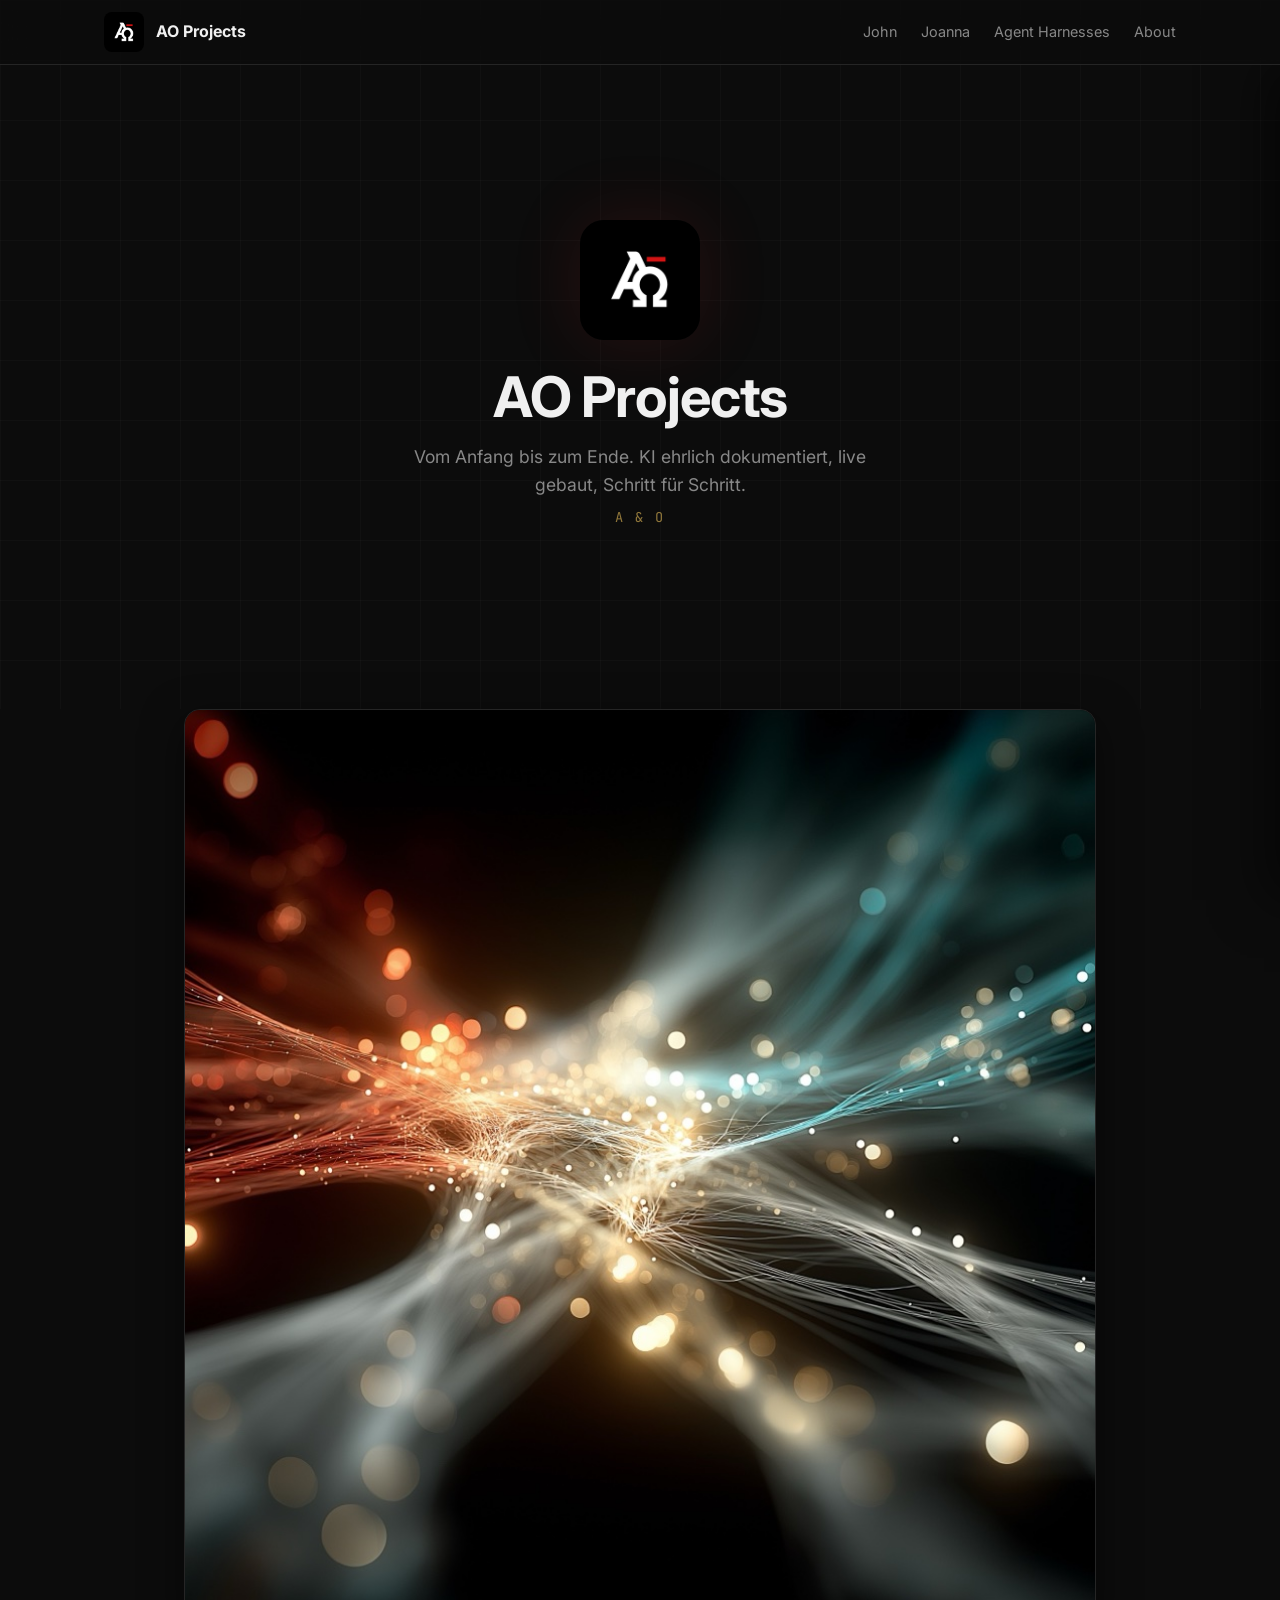
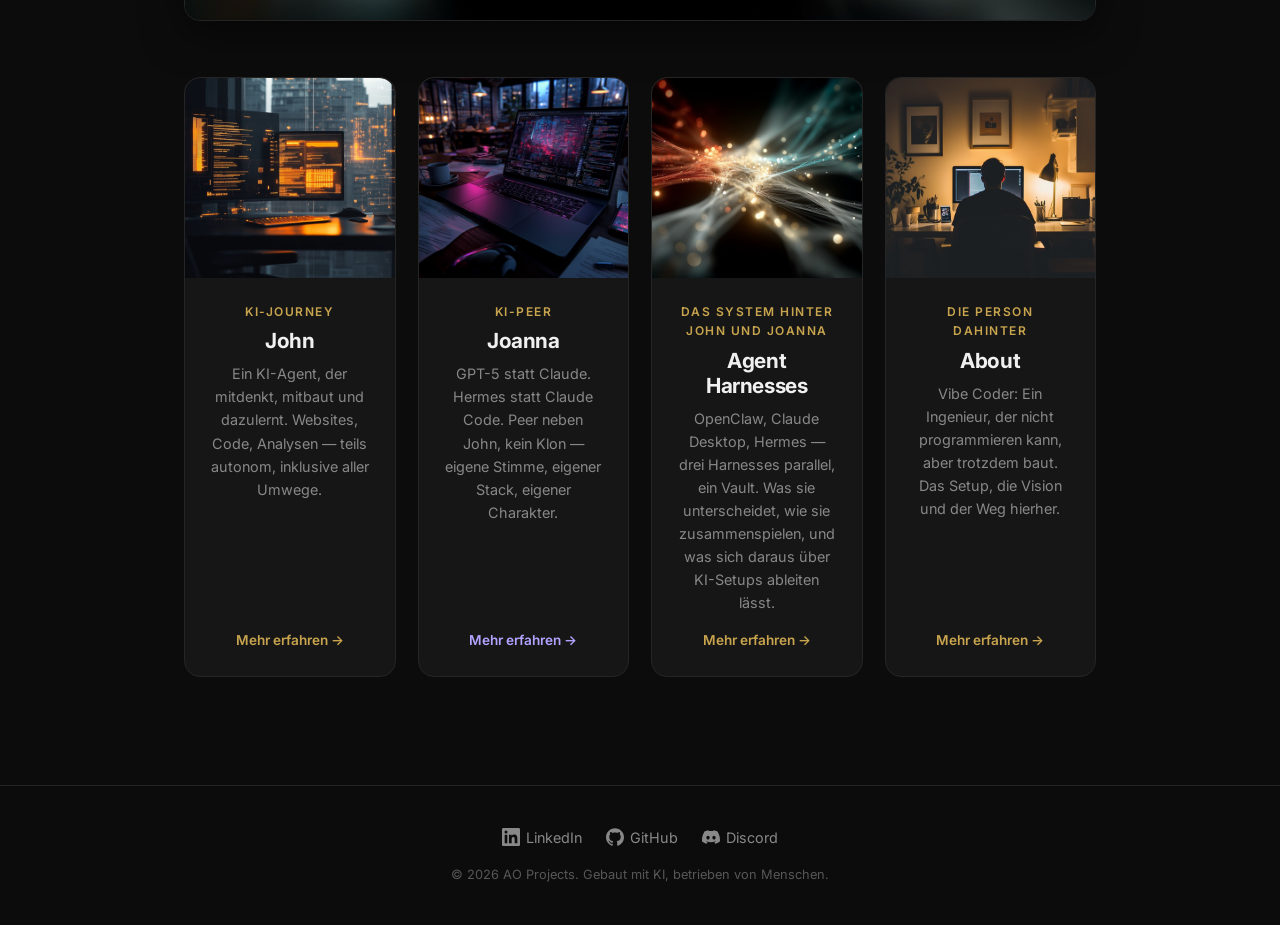
==== commit 1aa632a6: "Hub: Intro-Video-Slot + Mobile-Menu Fly-in - index.html: Video-Section zwischen Hero und Project-Car" ====
--- a/index.html
+++ b/index.html
@@ -51,6 +51,23 @@
     <h1>AO Projects</h1>
     <p class="tagline">Vom Anfang bis zum Ende. KI ehrlich dokumentiert, live gebaut, Schritt für Schritt.</p>
     <p class="tagline-sub">A &amp; O</p>
+  </div>
+</section>
+
+<!-- Intro-Video — autoplay 3x dann stop -->
+<section class="intro-video-section">
+  <div class="container">
+    <div class="intro-video-wrap fade-in">
+      <video
+        id="intro-video"
+        src="assets/intro.mp4"
+        poster="assets/img-harnesses-card.jpg"
+        muted
+        playsinline
+        preload="metadata"
+        aria-label="AO Projects — Intro: John und Joanna stellen sich vor"
+      ></video>
+    </div>
   </div>
 </section>
 
@@ -134,6 +151,36 @@
   entries.forEach(e => { if (e.isIntersecting) e.target.classList.add('visible'); });
 }, { threshold: 0.1 });
 document.querySelectorAll('.fade-in').forEach(el => observer.observe(el));
+
+// Intro-Video: 3x autoplay, dann anhalten und Poster zeigen
+(function() {
+  const video = document.getElementById('intro-video');
+  if (!video) return;
+  let plays = 0;
+  const MAX_PLAYS = 3;
+
+  // Erstes Auto-Play sobald die Section sichtbar wird
+  const videoObserver = new IntersectionObserver((entries) => {
+    entries.forEach(entry => {
+      if (entry.isIntersecting && plays === 0) {
+        video.play().catch(() => { /* autoplay blocked, user must click */ });
+      }
+    });
+  }, { threshold: 0.4 });
+  videoObserver.observe(video);
+
+  video.addEventListener('ended', () => {
+    plays += 1;
+    if (plays < MAX_PLAYS) {
+      video.currentTime = 0;
+      video.play().catch(() => {});
+    } else {
+      // nach 3 Durchläufen: Poster zeigen, Klick startet erneut
+      video.load(); // Reset auf Poster
+      video.controls = true;
+    }
+  });
+})();
 </script>
 
 </body>
--- a/style.css
+++ b/style.css
@@ -97,15 +97,54 @@
   border-radius: 2px; margin: 4px 0; transition: all 0.3s ease;
 }
 
-/* Mobile Menu */
+/* Mobile Menu — Fly-in von rechts (Side-Drawer) */
 .mobile-menu {
-  display: none; position: fixed; top: 64px; left: 0; right: 0; bottom: 0;
-  background: rgba(12, 12, 12, 0.96); backdrop-filter: blur(16px);
-  z-index: 99; padding: 40px 24px;
-}
-.mobile-menu.open { display: flex; flex-direction: column; gap: 24px; }
+  position: fixed;
+  top: 64px;
+  right: 0;
+  bottom: 0;
+  width: 280px;
+  max-width: 80vw;
+  background: rgba(12, 12, 12, 0.96);
+  backdrop-filter: blur(16px);
+  border-left: 1px solid var(--border);
+  z-index: 99;
+  padding: 40px 24px;
+  display: flex;
+  flex-direction: column;
+  gap: 24px;
+  transform: translateX(100%);
+  transition: transform 0.32s cubic-bezier(0.2, 0.8, 0.2, 1);
+  pointer-events: none;
+  box-shadow: -16px 0 48px rgba(0, 0, 0, 0.5);
+}
+.mobile-menu.open {
+  transform: translateX(0);
+  pointer-events: auto;
+}
 .mobile-menu a { font-size: 1.2rem; color: var(--text); }
 .mobile-menu a:hover { color: var(--accent); }
+
+/* ===== Intro-Video (Hub) ===== */
+.intro-video-section {
+  padding: 0 0 56px;
+}
+.intro-video-wrap {
+  max-width: 960px;
+  margin: 0 auto;
+  border-radius: 16px;
+  overflow: hidden;
+  background: #0c0c0c;
+  border: 1px solid var(--border);
+  box-shadow: 0 12px 40px rgba(0, 0, 0, 0.5);
+}
+.intro-video-wrap video {
+  display: block;
+  width: 100%;
+  height: auto;
+  aspect-ratio: 1 / 1;
+  object-fit: cover;
+}
 
 /* ===== Hero (Landing Page) ===== */
 .hero {
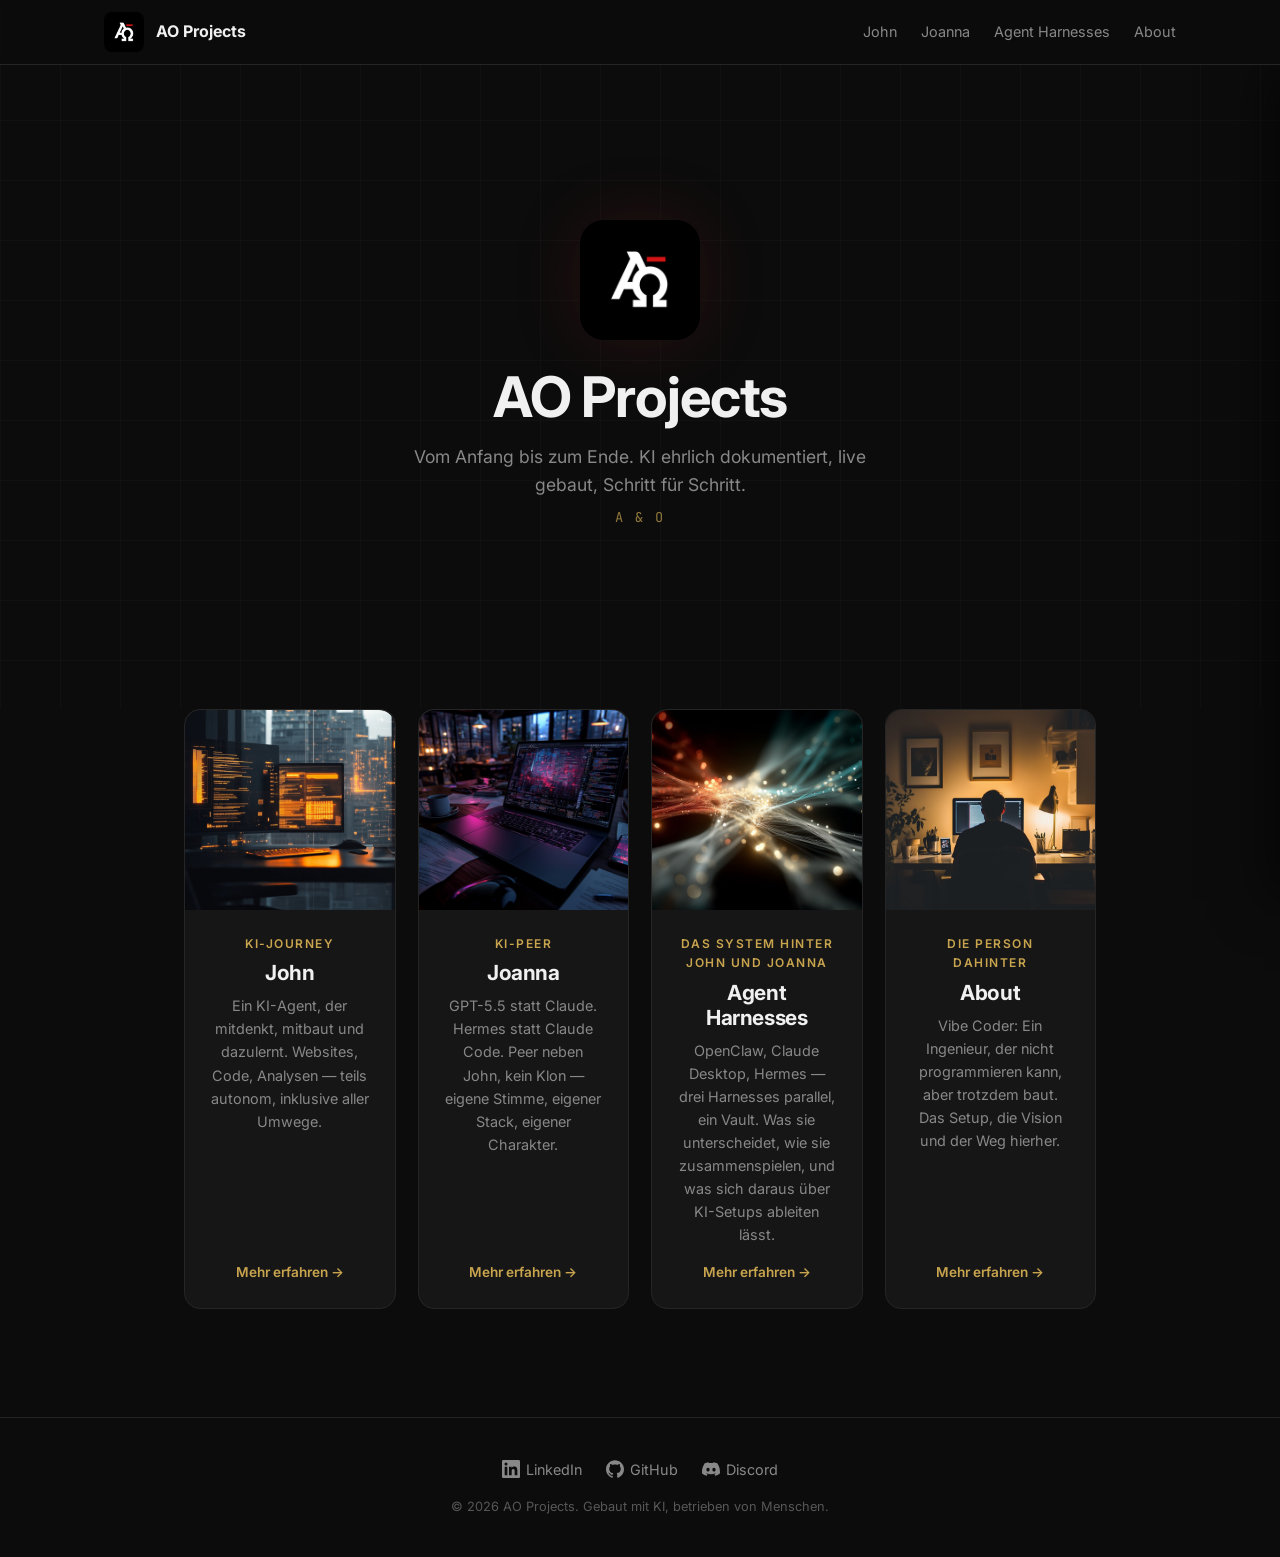
==== commit 4db0997f: "Hub-Hover-Konsistenz, Tone-Fixes, schwebende Harness-Cards - Hub-Cards: --card-accent pro Card (John" ====
--- a/index.html
+++ b/index.html
@@ -54,23 +54,6 @@
   </div>
 </section>
 
-<!-- Intro-Video — autoplay 3x dann stop -->
-<section class="intro-video-section">
-  <div class="container">
-    <div class="intro-video-wrap fade-in">
-      <video
-        id="intro-video"
-        src="assets/intro.mp4"
-        poster="assets/img-harnesses-card.jpg"
-        muted
-        playsinline
-        preload="metadata"
-        aria-label="AO Projects — Intro: John und Joanna stellen sich vor"
-      ></video>
-    </div>
-  </div>
-</section>
-
 <!-- Projects -->
 <section style="padding-top: 0;">
   <div class="container">
@@ -93,7 +76,7 @@
         <div class="project-card-body">
           <span class="project-card-label">KI-Peer</span>
           <h3>Joanna</h3>
-          <p>GPT-5 statt Claude. Hermes statt Claude Code. Peer neben John, kein Klon — eigene Stimme, eigener Stack, eigener Charakter.</p>
+          <p>GPT-5.5 statt Claude. Hermes statt Claude Code. Peer neben John, kein Klon — eigene Stimme, eigener Stack, eigener Charakter.</p>
           <span class="project-card-arrow">Mehr erfahren &rarr;</span>
         </div>
       </a>
@@ -151,36 +134,6 @@
   entries.forEach(e => { if (e.isIntersecting) e.target.classList.add('visible'); });
 }, { threshold: 0.1 });
 document.querySelectorAll('.fade-in').forEach(el => observer.observe(el));
-
-// Intro-Video: 3x autoplay, dann anhalten und Poster zeigen
-(function() {
-  const video = document.getElementById('intro-video');
-  if (!video) return;
-  let plays = 0;
-  const MAX_PLAYS = 3;
-
-  // Erstes Auto-Play sobald die Section sichtbar wird
-  const videoObserver = new IntersectionObserver((entries) => {
-    entries.forEach(entry => {
-      if (entry.isIntersecting && plays === 0) {
-        video.play().catch(() => { /* autoplay blocked, user must click */ });
-      }
-    });
-  }, { threshold: 0.4 });
-  videoObserver.observe(video);
-
-  video.addEventListener('ended', () => {
-    plays += 1;
-    if (plays < MAX_PLAYS) {
-      video.currentTime = 0;
-      video.play().catch(() => {});
-    } else {
-      // nach 3 Durchläufen: Poster zeigen, Klick startet erneut
-      video.load(); // Reset auf Poster
-      video.controls = true;
-    }
-  });
-})();
 </script>
 
 </body>
--- a/style.css
+++ b/style.css
@@ -188,11 +188,13 @@
   transition: transform 0.4s ease, border-color 0.3s ease, box-shadow 0.4s ease;
   cursor: pointer; display: flex; flex-direction: column;
   transform-style: preserve-3d; perspective: 800px;
+  --card-accent: var(--gold);
+  --card-glow: rgba(200, 164, 78, 0.18);
 }
 .project-card:hover {
   transform: translateY(-8px) rotateX(2deg) scale(1.02);
-  border-color: var(--gold);
-  box-shadow: 0 20px 50px rgba(200, 164, 78, 0.12), 0 8px 20px rgba(0,0,0,0.4);
+  border-color: var(--card-accent);
+  box-shadow: 0 20px 50px var(--card-glow), 0 8px 20px rgba(0,0,0,0.4);
 }
 .project-card-img {
   width: 100%; height: 200px; object-fit: cover;
@@ -219,22 +221,22 @@
 }
 .project-card:hover .project-card-arrow { gap: 12px; }
 
-/* Card accent — no top stripe */
-.project-card--john { }
-.project-card--joanna { }
-.project-card--harnesses { }
-.project-card--about { }
-
-/* Joanna-Card — Lavendel-Hover (statt Gold) */
-.project-card--joanna:hover {
-  border-color: #b3a2ff;
-  box-shadow: 0 12px 32px rgba(179, 162, 255, 0.18);
-}
-.project-card--joanna:hover h3 {
-  color: #b3a2ff;
-}
-.project-card--joanna .project-card-arrow {
-  color: #b3a2ff;
+/* Per-card accent */
+.project-card--john {
+  --card-accent: #e81b25;
+  --card-glow: rgba(232, 27, 37, 0.18);
+}
+.project-card--joanna {
+  --card-accent: #b3a2ff;
+  --card-glow: rgba(179, 162, 255, 0.18);
+}
+.project-card--harnesses {
+  --card-accent: #c8a44e;
+  --card-glow: rgba(200, 164, 78, 0.18);
+}
+.project-card--about {
+  --card-accent: #ffffff;
+  --card-glow: rgba(255, 255, 255, 0.12);
 }
 
 /* ===== Footer ===== */
@@ -439,7 +441,13 @@
 /* Reduced motion — Animationen aus für User mit prefers-reduced-motion */
 @media (prefers-reduced-motion: reduce) {
   .lesson-item,
-  .lesson-item.lesson-new {
+  .lesson-item.lesson-new,
+  .harness-card--gold,
+  .harness-card--openclaw,
+  .harness-card--anthropic,
+  .harness-card--hermes,
+  .harness-card--lavender,
+  .harness-card--neutral {
     animation: none !important;
   }
 }
@@ -481,16 +489,33 @@
     0 24px 48px rgba(0, 0, 0, 0.55);
 }
 
-.harness-card--gold      { border-top-color: #c8a44e; }
-.harness-card--openclaw  {
-  border-top-color: #e81b25;
+.harness-card--gold {
+  border-top-color: #c8a44e;
   box-shadow:
     0 1px 2px rgba(0, 0, 0, 0.35),
     0 6px 16px rgba(0, 0, 0, 0.40),
     0 16px 36px rgba(0, 0, 0, 0.45),
-    0 0 28px 2px rgba(232, 27, 37, 0.18);
-}
-.harness-card--anthropic { border-top-color: #c87a4e; }
+    0 0 28px 2px rgba(200, 164, 78, 0.20);
+  animation: lesson-float 7s ease-in-out infinite;
+}
+.harness-card--openclaw  {
+  border-top-color: #e81b25;
+  box-shadow:
+    0 1px 2px rgba(0, 0, 0, 0.35),
+    0 6px 16px rgba(0, 0, 0, 0.40),
+    0 16px 36px rgba(0, 0, 0, 0.45),
+    0 0 28px 2px rgba(232, 27, 37, 0.20);
+  animation: lesson-float 7s ease-in-out infinite;
+}
+.harness-card--anthropic {
+  border-top-color: #c87a4e;
+  box-shadow:
+    0 1px 2px rgba(0, 0, 0, 0.35),
+    0 6px 16px rgba(0, 0, 0, 0.40),
+    0 16px 36px rgba(0, 0, 0, 0.45),
+    0 0 28px 2px rgba(200, 122, 78, 0.20);
+  animation: lesson-float 7s ease-in-out infinite -1.75s;
+}
 .harness-card--hermes {
   border-top-color: #045652;
   box-shadow:
@@ -498,6 +523,7 @@
     0 6px 16px rgba(0, 0, 0, 0.40),
     0 16px 36px rgba(0, 0, 0, 0.45),
     0 0 28px 2px rgba(4, 86, 82, 0.35);
+  animation: lesson-float 7s ease-in-out infinite -3.5s;
 }
 .harness-card--lavender {
   border-top-color: #b3a2ff;
@@ -506,8 +532,28 @@
     0 6px 16px rgba(0, 0, 0, 0.40),
     0 16px 36px rgba(0, 0, 0, 0.45),
     0 0 28px 2px rgba(179, 162, 255, 0.20);
-}
-.harness-card--neutral  { border-top-color: #5a6573; opacity: 0.85; }
+  animation: lesson-float 7s ease-in-out infinite -3.5s;
+}
+
+.harness-card--neutral {
+  border-top-color: #5a6573;
+  opacity: 0.85;
+  box-shadow:
+    0 1px 2px rgba(0, 0, 0, 0.35),
+    0 6px 16px rgba(0, 0, 0, 0.40),
+    0 16px 36px rgba(0, 0, 0, 0.45),
+    0 0 28px 2px rgba(90, 101, 115, 0.25);
+  animation: lesson-float 7s ease-in-out infinite -5.25s;
+}
+
+.harness-card--gold:hover,
+.harness-card--openclaw:hover,
+.harness-card--anthropic:hover,
+.harness-card--hermes:hover,
+.harness-card--lavender:hover,
+.harness-card--neutral:hover {
+  animation-play-state: paused;
+}
 
 .harness-badge {
   display: inline-block;
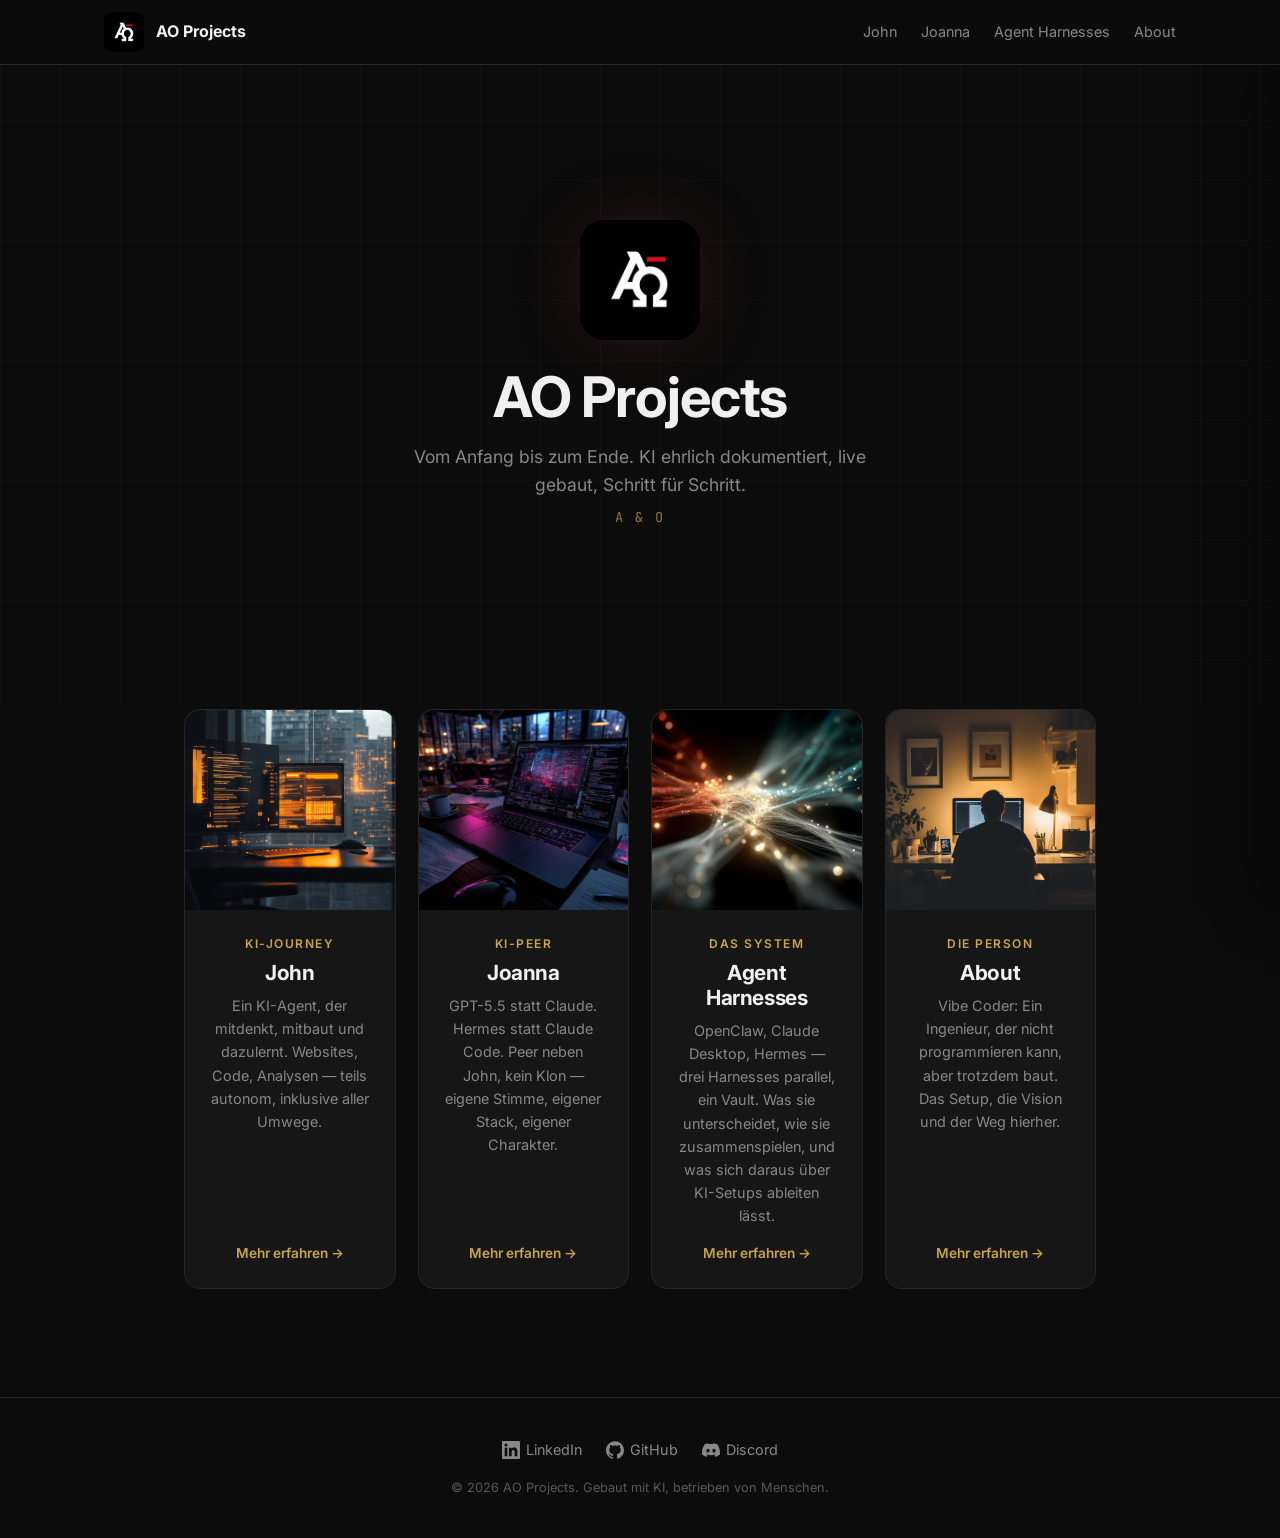
==== commit f74c4b35: "copy: kürzere Hub-Card-Labels - Harnesses-Card: "Das System hinter John und Joanna" → "Das System" -" ====
--- a/index.html
+++ b/index.html
@@ -85,7 +85,7 @@
       <a href="harnesses.html" class="project-card project-card--harnesses fade-in">
         <img src="assets/img-harnesses-card.jpg" alt="Agent Harnesses — Datennetz" width="800" height="600" loading="lazy" decoding="async" style="width:100%; height:200px; object-fit:cover; border-radius:16px 16px 0 0; display:block;">
         <div class="project-card-body">
-          <span class="project-card-label">Das System hinter John und Joanna</span>
+          <span class="project-card-label">Das System</span>
           <h3>Agent Harnesses</h3>
           <p>OpenClaw, Claude Desktop, Hermes — drei Harnesses parallel, ein Vault. Was sie unterscheidet, wie sie zusammenspielen, und was sich daraus über KI-Setups ableiten lässt.</p>
           <span class="project-card-arrow">Mehr erfahren &rarr;</span>
@@ -96,7 +96,7 @@
       <a href="about.html" class="project-card project-card--about fade-in">
         <img src="assets/img-about-card.jpg" alt="About - Die Person dahinter" width="800" height="600" loading="lazy" decoding="async" style="width:100%; height:200px; object-fit:cover; border-radius:16px 16px 0 0; display:block;">
         <div class="project-card-body">
-          <span class="project-card-label">Die Person dahinter</span>
+          <span class="project-card-label">Die Person</span>
           <h3>About</h3>
           <p>Vibe Coder: Ein Ingenieur, der nicht programmieren kann, aber trotzdem baut. Das Setup, die Vision und der Weg hierher.</p>
           <span class="project-card-arrow">Mehr erfahren &rarr;</span>
--- a/style.css
+++ b/style.css
@@ -24,37 +24,44 @@
   --nav-bg: rgba(12, 12, 12, 0.92);
 }
 
-/* John — Gold als Akzent */
+/* John — Pastell-Pfirsich als Persona-Akzent (warm, komplementär zu Joanna-Lavendel) */
 .theme-john {
-  --accent: #c8a44e;
-  --accent-glow: rgba(200, 164, 78, 0.12);
+  --accent: #FFC4A8;
+  --accent-glow: rgba(255, 196, 168, 0.18);
+  --avatar-ring: #FFC4A8;
+  --avatar-ring-glow: rgba(255, 196, 168, 0.22);
 }
 
 /* Joanna — Lavendel als Akzent (zweite Persona neben John, eigenständig) */
+/* --gold bewusst NICHT überschrieben: Section-Label bleibt Brand-Gold global */
 .theme-joanna {
   --accent: #b3a2ff;
   --accent-glow: rgba(179, 162, 255, 0.14);
-  --gold: #e8e4ff;
+  --avatar-ring: #b3a2ff;
+  --avatar-ring-glow: rgba(179, 162, 255, 0.20);
 }
 
 /* Agent Harnesses — Weiss als Akzent (Brand-Palette: Schwarz/Rot/Weiss/Gold) */
+/* --gold NICHT überschrieben: Section-Label bleibt Brand-Gold; Avatar-Ring = Gold (= AOProjects-Brand-Standard für neutrale Subpages) */
 .theme-harnesses {
   --accent: #ffffff;
   --accent-glow: rgba(255, 255, 255, 0.10);
-  --gold: #ffffff;
+  --avatar-ring: #c8a44e;
+  --avatar-ring-glow: rgba(200, 164, 78, 0.20);
 }
 
 /* Install / Tutorial — Weiss wie Harnesses (gleiche Familie) */
 .theme-install {
   --accent: #ffffff;
   --accent-glow: rgba(255, 255, 255, 0.10);
-  --gold: #ffffff;
-}
-
-/* About — Gold als Akzent (wie John) */
+}
+
+/* About — Gold als Akzent (Sebastian = neutrale Persona, kein eigener Persona-Marker) */
 .theme-about {
   --accent: #c8a44e;
   --accent-glow: rgba(200, 164, 78, 0.12);
+  --avatar-ring: #ffffff;
+  --avatar-ring-glow: rgba(255, 255, 255, 0.12);
 }
 
 /* ===== Typography ===== */
@@ -200,13 +207,6 @@
   width: 100%; height: 200px; object-fit: cover;
   border-bottom: 1px solid var(--border);
 }
-.project-card-placeholder {
-  width: 100%; height: 200px;
-  background: var(--surface-2);
-  display: flex; align-items: center; justify-content: center;
-  border-bottom: 1px solid var(--border);
-  position: relative; overflow: hidden;
-}
 .project-card-body { padding: 24px; flex: 1; display: flex; flex-direction: column; }
 .project-card-label {
   font-size: 0.75rem; font-weight: 600; letter-spacing: 1.5px;
@@ -223,8 +223,8 @@
 
 /* Per-card accent */
 .project-card--john {
-  --card-accent: #e81b25;
-  --card-glow: rgba(232, 27, 37, 0.18);
+  --card-accent: #FFC4A8;
+  --card-glow: rgba(255, 196, 168, 0.22);
 }
 .project-card--joanna {
   --card-accent: #b3a2ff;
@@ -258,8 +258,8 @@
 .subpage-hero .avatar-wrap {
   width: 160px; height: 160px; border-radius: 50%; margin: 0 auto 24px;
   padding: 3px;
-  background: conic-gradient(var(--gold), transparent, var(--gold));
-  box-shadow: 0 0 40px var(--accent-glow);
+  background: conic-gradient(var(--avatar-ring, var(--gold)), transparent, var(--avatar-ring, var(--gold)));
+  box-shadow: 0 0 40px var(--avatar-ring-glow, var(--accent-glow));
 }
 .subpage-hero .avatar-wrap img {
   width: 100%; height: 100%; border-radius: 50%; object-fit: cover;
@@ -517,12 +517,12 @@
   animation: lesson-float 7s ease-in-out infinite -1.75s;
 }
 .harness-card--hermes {
-  border-top-color: #045652;
+  border-top-color: #1A5B53;
   box-shadow:
     0 1px 2px rgba(0, 0, 0, 0.35),
     0 6px 16px rgba(0, 0, 0, 0.40),
     0 16px 36px rgba(0, 0, 0, 0.45),
-    0 0 28px 2px rgba(4, 86, 82, 0.35);
+    0 0 28px 2px rgba(26, 91, 83, 0.35);
   animation: lesson-float 7s ease-in-out infinite -3.5s;
 }
 .harness-card--lavender {
@@ -585,7 +585,7 @@
   color: #ffffff;
 }
 .harness-badge--hermes {
-  background: linear-gradient(135deg, #5fdac8 0%, #045652 100%);
+  background: linear-gradient(135deg, #5fdac8 0%, #1A5B53 100%);
   color: #041c1c;
 }
 
@@ -644,7 +644,7 @@
 .harness-card--gold .harness-bullets li::before      { background: #c8a44e; }
 .harness-card--openclaw .harness-bullets li::before  { background: #e81b25; }
 .harness-card--anthropic .harness-bullets li::before { background: #c87a4e; }
-.harness-card--hermes .harness-bullets li::before    { background: #045652; }
+.harness-card--hermes .harness-bullets li::before    { background: #1A5B53; }
 .harness-card--lavender .harness-bullets li::before  { background: #b3a2ff; }
 .harness-card--neutral .harness-bullets li::before   { background: #5a6573; }
 
@@ -766,26 +766,6 @@
 }
 .about-photo-wrap img { width: 100%; height: 100%; object-fit: cover; }
 
-/* ===== Placeholder for Midjourney ===== */
-.mj-placeholder {
-  background: var(--surface-2); border: 2px dashed var(--border);
-  border-radius: 12px; display: flex; flex-direction: column;
-  align-items: center; justify-content: center; padding: 24px;
-  min-height: 200px; max-width: 800px; margin: 24px auto;
-}
-.mj-placeholder .mj-label {
-  font-size: 0.7rem; color: var(--gold); font-weight: 600;
-  text-transform: uppercase; letter-spacing: 1px; margin-bottom: 8px;
-}
-.mj-placeholder .mj-prompt {
-  font-size: 0.7rem; color: var(--muted); opacity: 0.6;
-  font-family: 'JetBrains Mono', monospace; text-align: center;
-  line-height: 1.5; max-width: 500px;
-}
-.mj-placeholder .mj-size {
-  font-size: 0.65rem; color: var(--muted); opacity: 0.4; margin-top: 8px;
-}
-
 /* ===== GitHub Link ===== */
 .github-link {
   display: inline-flex; align-items: center; gap: 8px;
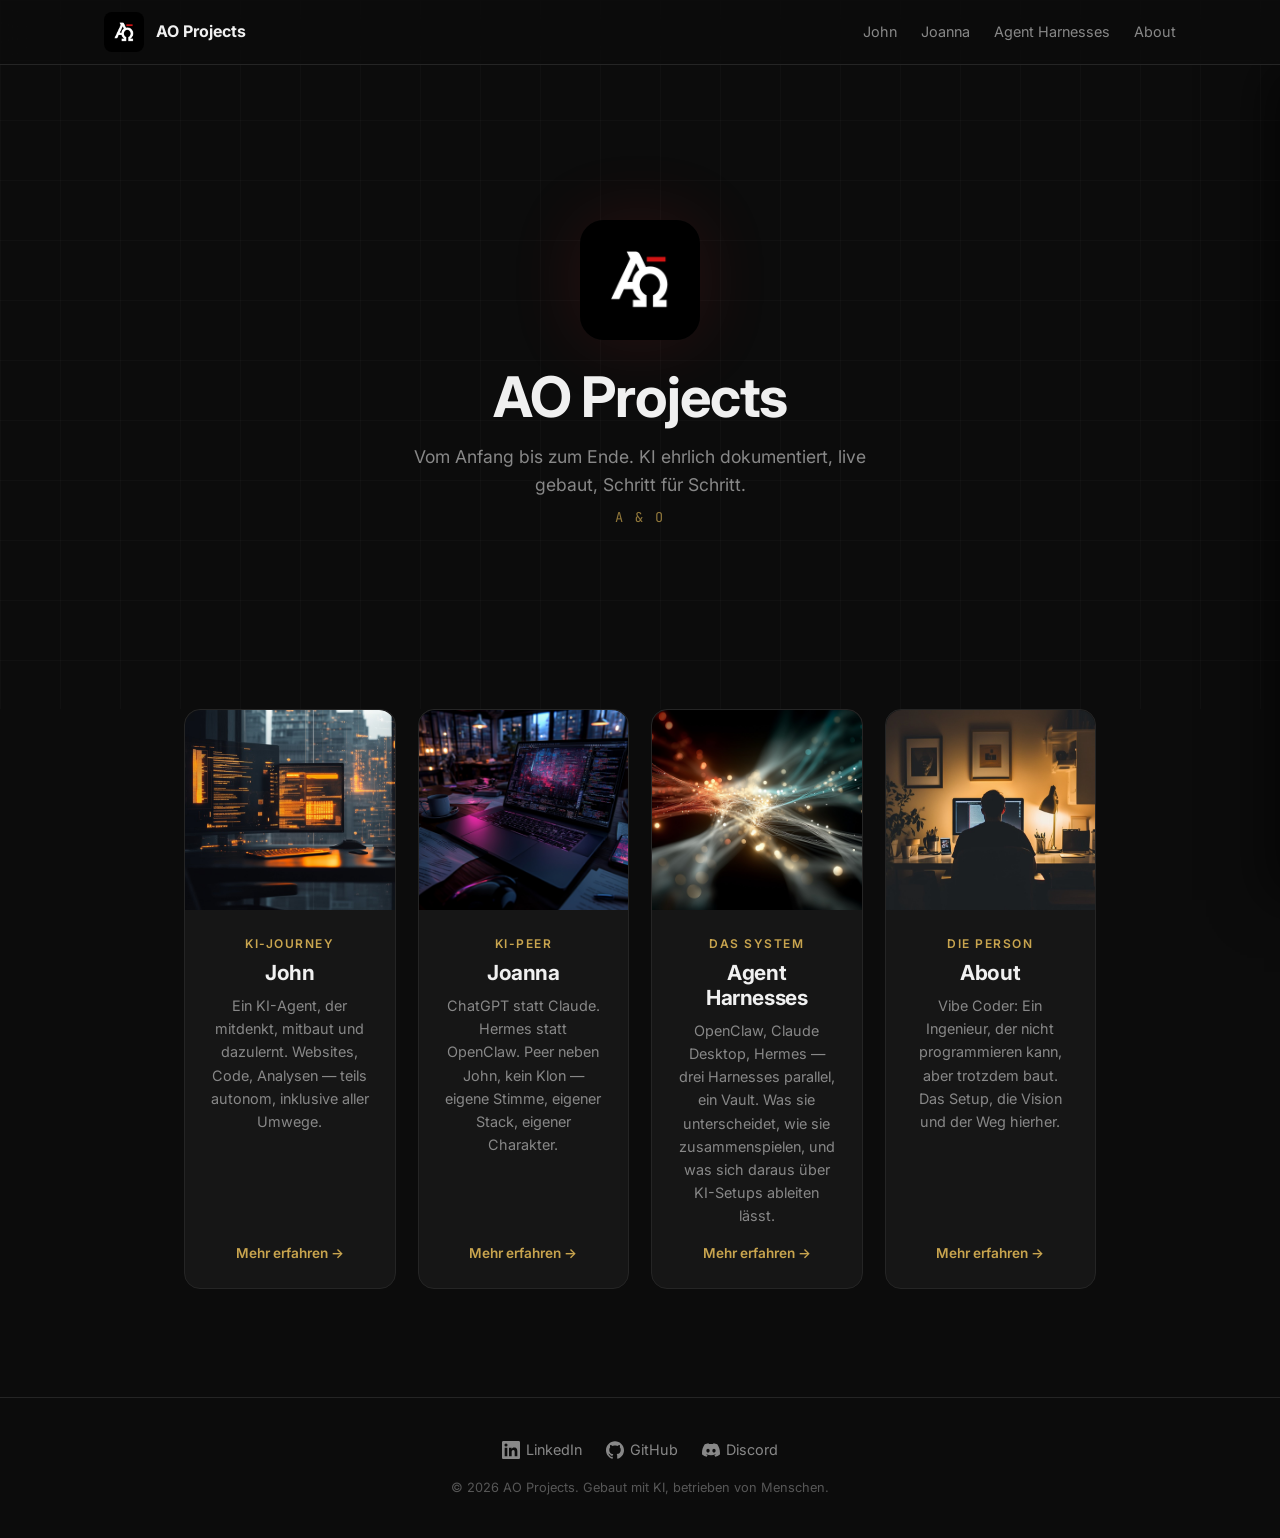
==== commit 580a90ac: "copy: Joanna-Card auf ChatGPT/OpenClaw - "GPT-5.5 statt Claude" → "ChatGPT statt Claude" - "Hermes s" ====
--- a/index.html
+++ b/index.html
@@ -25,10 +25,10 @@
       <span>AO Projects</span>
     </a>
     <div class="nav-links">
-      <a href="john.html">John</a>
-      <a href="joanna.html">Joanna</a>
-      <a href="harnesses.html">Agent Harnesses</a>
-      <a href="about.html">About</a>
+      <a href="john.html" class="nav-link--john">John</a>
+      <a href="joanna.html" class="nav-link--joanna">Joanna</a>
+      <a href="harnesses.html" class="nav-link--harnesses">Agent Harnesses</a>
+      <a href="about.html" class="nav-link--about">About</a>
     </div>
     <button class="hamburger" onclick="document.querySelector('.mobile-menu').classList.toggle('open')" aria-label="Menu">
       <span></span><span></span><span></span>
@@ -37,10 +37,10 @@
 </nav>
 
 <div class="mobile-menu">
-  <a href="john.html" onclick="this.parentElement.classList.remove('open')">John</a>
-  <a href="joanna.html" onclick="this.parentElement.classList.remove('open')">Joanna</a>
-  <a href="harnesses.html" onclick="this.parentElement.classList.remove('open')">Agent Harnesses</a>
-  <a href="about.html" onclick="this.parentElement.classList.remove('open')">About</a>
+  <a href="john.html" class="nav-link--john" onclick="this.parentElement.classList.remove('open')">John</a>
+  <a href="joanna.html" class="nav-link--joanna" onclick="this.parentElement.classList.remove('open')">Joanna</a>
+  <a href="harnesses.html" class="nav-link--harnesses" onclick="this.parentElement.classList.remove('open')">Agent Harnesses</a>
+  <a href="about.html" class="nav-link--about" onclick="this.parentElement.classList.remove('open')">About</a>
 </div>
 
 <!-- Hero -->
@@ -76,7 +76,7 @@
         <div class="project-card-body">
           <span class="project-card-label">KI-Peer</span>
           <h3>Joanna</h3>
-          <p>GPT-5.5 statt Claude. Hermes statt Claude Code. Peer neben John, kein Klon — eigene Stimme, eigener Stack, eigener Charakter.</p>
+          <p>ChatGPT statt Claude. Hermes statt OpenClaw. Peer neben John, kein Klon — eigene Stimme, eigener Stack, eigener Charakter.</p>
           <span class="project-card-arrow">Mehr erfahren &rarr;</span>
         </div>
       </a>
--- a/style.css
+++ b/style.css
@@ -92,7 +92,13 @@
 .nav-logo span { font-weight: 700; font-size: 1rem; color: var(--text); }
 .nav-links { display: flex; gap: 24px; }
 .nav-links a { font-size: 0.9rem; color: var(--muted); transition: color 0.2s; }
-.nav-links a:hover, .nav-links a.active { color: var(--accent); }
+.nav-links a:hover, .nav-links a.active { color: var(--link-accent, var(--accent)); }
+
+/* Per-Link Identity-Color (gilt überall, unabhängig von Page-Theme) */
+.nav-link--john     { --link-accent: #FFC4A8; }
+.nav-link--joanna   { --link-accent: #b3a2ff; }
+.nav-link--harnesses { --link-accent: #c8a44e; }
+.nav-link--about    { --link-accent: #ffffff; }
 
 /* Hamburger */
 .hamburger {
@@ -130,7 +136,7 @@
   pointer-events: auto;
 }
 .mobile-menu a { font-size: 1.2rem; color: var(--text); }
-.mobile-menu a:hover { color: var(--accent); }
+.mobile-menu a:hover, .mobile-menu a.active { color: var(--link-accent, var(--accent)); }
 
 /* ===== Intro-Video (Hub) ===== */
 .intro-video-section {
@@ -248,7 +254,7 @@
   color: var(--muted); font-size: 0.9rem; transition: color 0.2s;
   display: flex; align-items: center; gap: 6px;
 }
-.footer-links a:hover { color: var(--accent); }
+.footer-links a:hover { color: var(--gold); }
 .footer-copy { font-size: 0.8rem; color: var(--muted); opacity: 0.6; }
 
 /* ===== Subpage Hero ===== */
